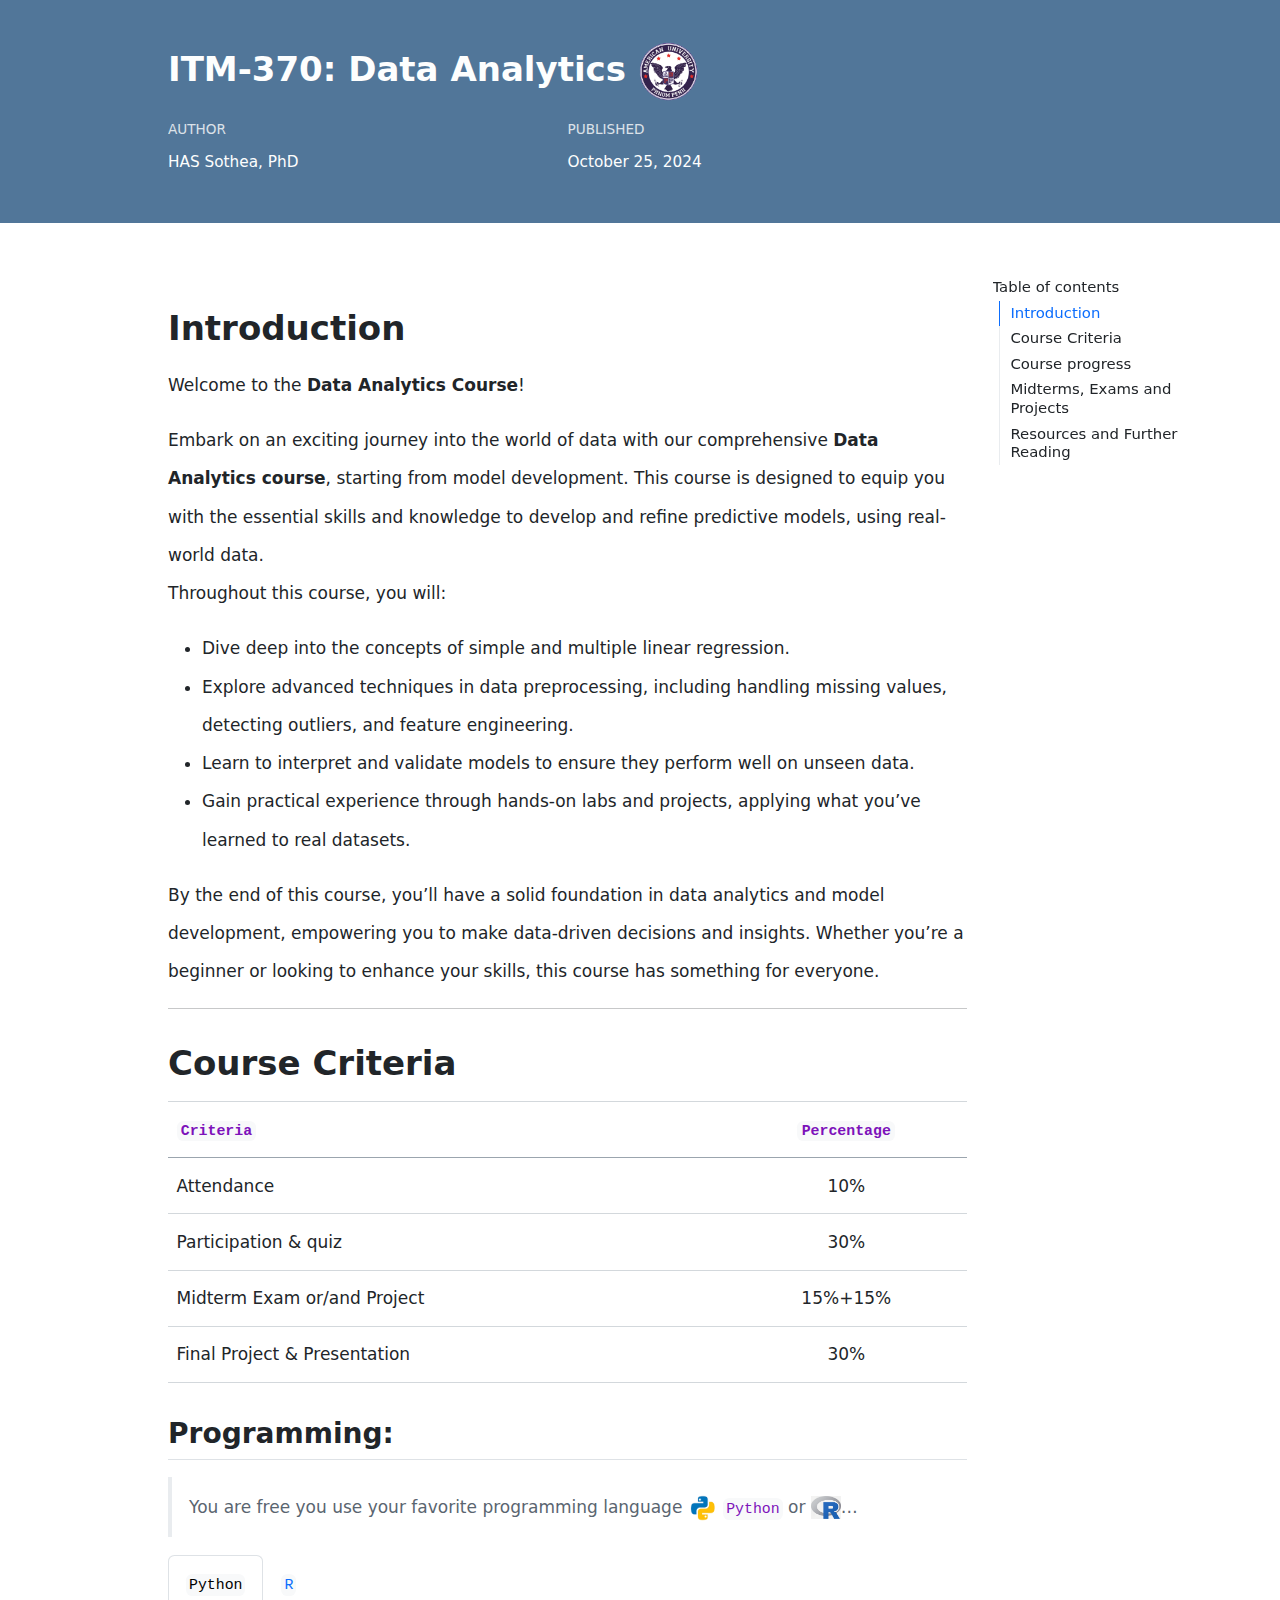
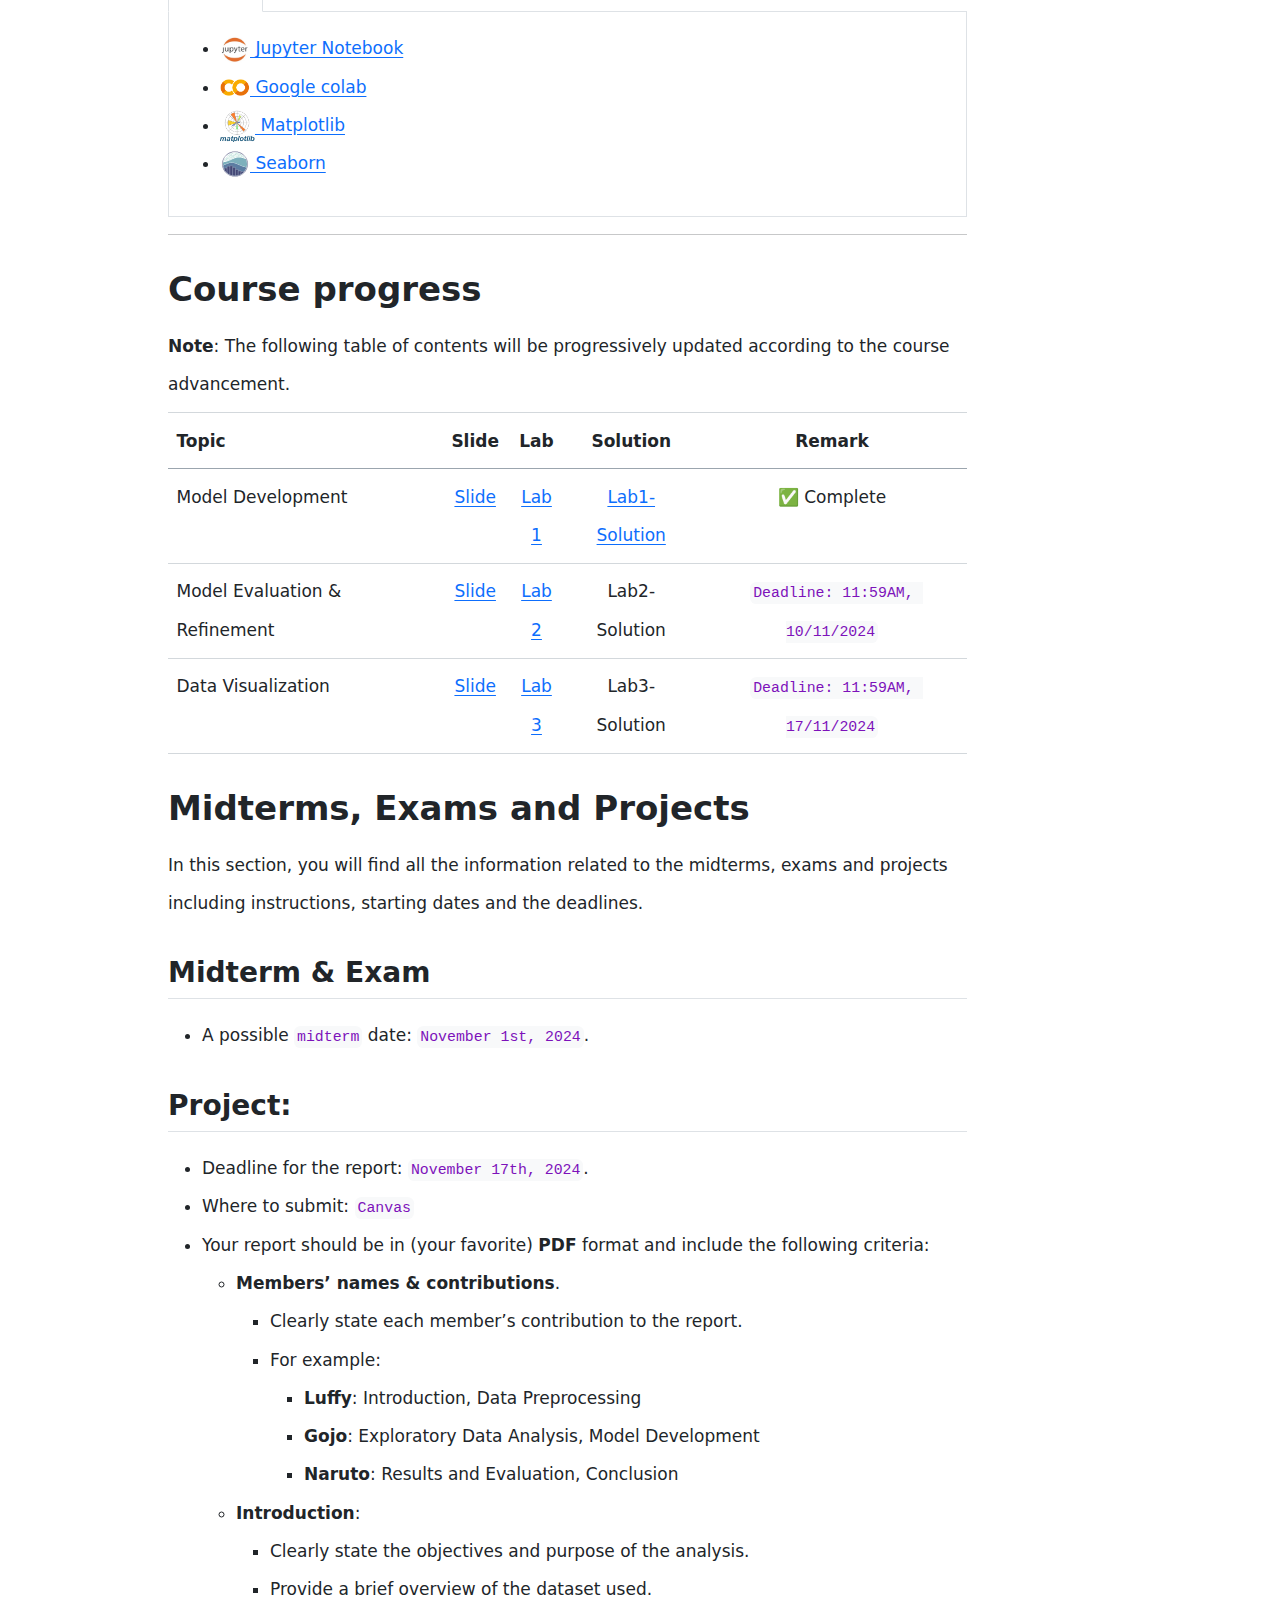
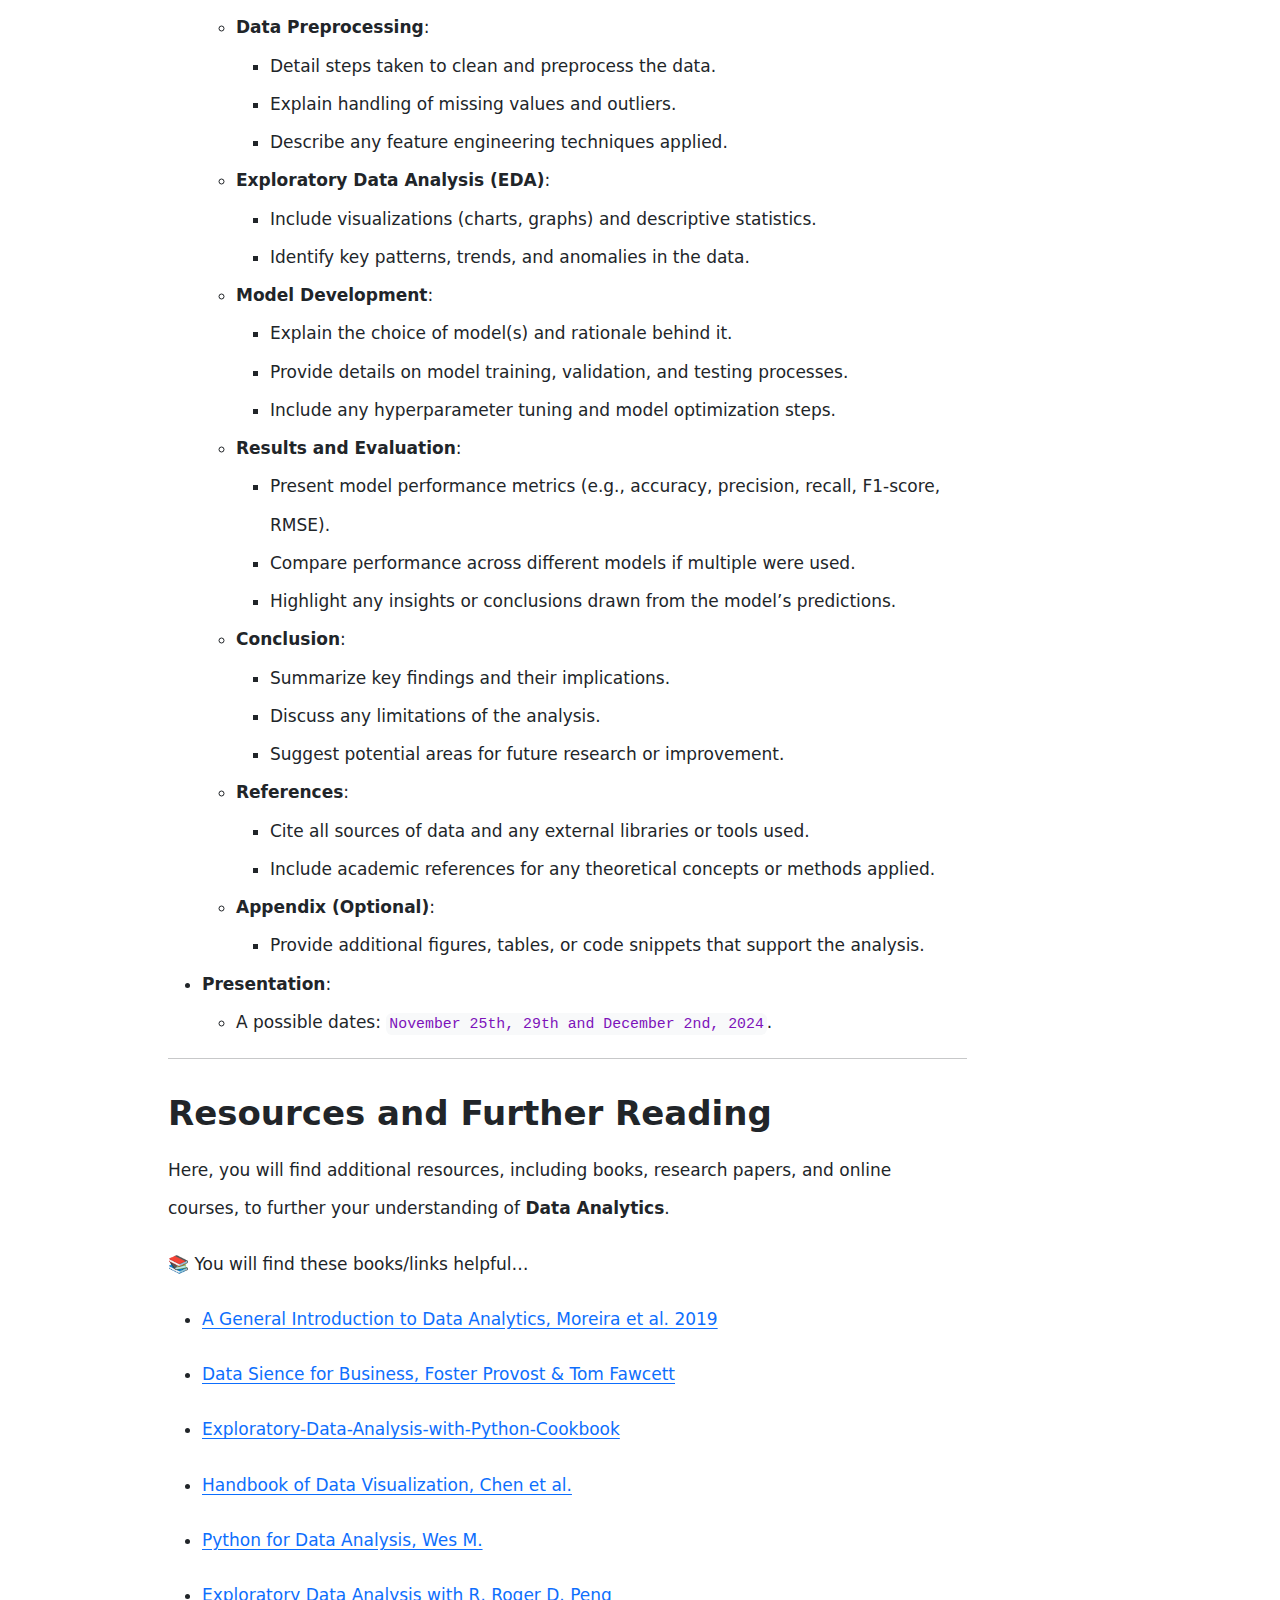
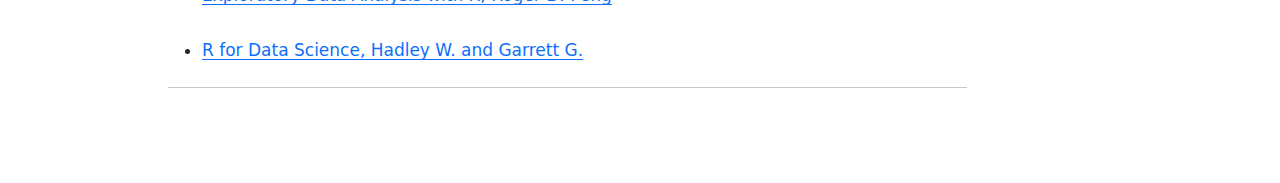
==== index.html @ a24af196 "Update index.html" ====
<!DOCTYPE html>
<html xmlns="http://www.w3.org/1999/xhtml" lang="en" xml:lang="en"><head>

<meta charset="utf-8">
<meta name="generator" content="quarto-1.5.56">

<meta name="viewport" content="width=device-width, initial-scale=1.0, user-scalable=yes">

<meta name="author" content="HAS Sothea, PhD">
<meta name="dcterms.date" content="2024-10-25">

<title>ITM-370: Data Analytics </title>
<style>
code{white-space: pre-wrap;}
span.smallcaps{font-variant: small-caps;}
div.columns{display: flex; gap: min(4vw, 1.5em);}
div.column{flex: auto; overflow-x: auto;}
div.hanging-indent{margin-left: 1.5em; text-indent: -1.5em;}
ul.task-list{list-style: none;}
ul.task-list li input[type="checkbox"] {
  width: 0.8em;
  margin: 0 0.8em 0.2em -1em; /* quarto-specific, see https://github.com/quarto-dev/quarto-cli/issues/4556 */ 
  vertical-align: middle;
}
</style>


<script src="index_files/libs/clipboard/clipboard.min.js"></script>
<script src="index_files/libs/quarto-html/quarto.js"></script>
<script src="index_files/libs/quarto-html/popper.min.js"></script>
<script src="index_files/libs/quarto-html/tippy.umd.min.js"></script>
<script src="index_files/libs/quarto-html/anchor.min.js"></script>
<link href="index_files/libs/quarto-html/tippy.css" rel="stylesheet">
<link href="index_files/libs/quarto-html/quarto-syntax-highlighting.css" rel="stylesheet" id="quarto-text-highlighting-styles">
<script src="index_files/libs/bootstrap/bootstrap.min.js"></script>
<link href="index_files/libs/bootstrap/bootstrap-icons.css" rel="stylesheet">
<link href="index_files/libs/bootstrap/bootstrap.min.css" rel="stylesheet" id="quarto-bootstrap" data-mode="light">


<link rel="stylesheet" href="style.css">
</head>

<body>

<header id="title-block-header" class="quarto-title-block default page-columns page-full">
  <div class="quarto-title-banner page-columns page-full">
    <div class="quarto-title column-body">
      <h1 class="title"><strong>ITM-370: Data Analytics</strong> <img src="./slides/img/AUPP_Logo.png#right" class="img-fluid" style="width:0.625in"></h1>
          </div>

    
    <div class="quarto-title-meta-container">
      <div class="quarto-title-meta-column-start">
        
        <div class="quarto-title-meta">

                <div>
            <div class="quarto-title-meta-heading">Author</div>
            <div class="quarto-title-meta-contents">
                        <p><a href="https://hassothea.github.io/">HAS Sothea, PhD</a> </p>
                      </div>
          </div>
                
                <div>
            <div class="quarto-title-meta-heading">Published</div>
            <div class="quarto-title-meta-contents">
              <p class="date">October 25, 2024</p>
            </div>
          </div>
          
                
              </div>
      </div>
      <div class="quarto-title-meta-column-end quarto-other-formats-target">
      </div>
    </div>



    <div class="quarto-other-links-text-target">
    </div>  </div>
</header><div id="quarto-content" class="page-columns page-rows-contents page-layout-article">
<div id="quarto-margin-sidebar" class="sidebar margin-sidebar">
  <nav id="TOC" role="doc-toc" class="toc-active">
    <h2 id="toc-title">Table of contents</h2>
   
  <ul>
  <li><a href="#introduction" id="toc-introduction" class="nav-link active" data-scroll-target="#introduction">Introduction</a></li>
  <li><a href="#course-criteria" id="toc-course-criteria" class="nav-link" data-scroll-target="#course-criteria">Course Criteria</a>
  <ul class="collapse">
  <li><a href="#programming" id="toc-programming" class="nav-link" data-scroll-target="#programming">Programming:</a></li>
  </ul></li>
  <li><a href="#course-progress" id="toc-course-progress" class="nav-link" data-scroll-target="#course-progress">Course progress</a></li>
  <li><a href="#midterms-exams-and-projects" id="toc-midterms-exams-and-projects" class="nav-link" data-scroll-target="#midterms-exams-and-projects">Midterms, Exams and Projects</a>
  <ul class="collapse">
  <li><a href="#midterm-exam" id="toc-midterm-exam" class="nav-link" data-scroll-target="#midterm-exam">Midterm &amp; Exam</a></li>
  <li><a href="#project" id="toc-project" class="nav-link" data-scroll-target="#project">Project:</a></li>
  </ul></li>
  <li><a href="#resources-and-further-reading" id="toc-resources-and-further-reading" class="nav-link" data-scroll-target="#resources-and-further-reading">Resources and Further Reading</a></li>
  </ul>
</nav>
</div>
<main class="content quarto-banner-title-block" id="quarto-document-content">



  


<section id="introduction" class="level1">
<h1>Introduction</h1>
<p>Welcome to the <strong>Data Analytics Course</strong>!</p>
<p>Embark on an exciting journey into the world of data with our comprehensive <strong>Data Analytics course</strong>, starting from model development. This course is designed to equip you with the essential skills and knowledge to develop and refine predictive models, using real-world data.<br> Throughout this course, you will:</p>
<ul>
<li>Dive deep into the concepts of simple and multiple linear regression.</li>
<li>Explore advanced techniques in data preprocessing, including handling missing values, detecting outliers, and feature engineering.</li>
<li>Learn to interpret and validate models to ensure they perform well on unseen data.</li>
<li>Gain practical experience through hands-on labs and projects, applying what you’ve learned to real datasets.</li>
</ul>
<p>By the end of this course, you’ll have a solid foundation in data analytics and model development, empowering you to make data-driven decisions and insights. Whether you’re a beginner or looking to enhance your skills, this course has something for everyone.</p>
<hr>
</section>
<section id="course-criteria" class="level1">
<h1>Course Criteria</h1>
<table class="caption-top table">
<thead>
<tr class="header">
<th style="text-align: left;"><strong><code>Criteria</code></strong></th>
<th style="text-align: center;"><strong><code>Percentage</code></strong></th>
</tr>
</thead>
<tbody>
<tr class="odd">
<td style="text-align: left;">Attendance</td>
<td style="text-align: center;">10%</td>
</tr>
<tr class="even">
<td style="text-align: left;">Participation &amp; quiz</td>
<td style="text-align: center;">30%</td>
</tr>
<tr class="odd">
<td style="text-align: left;">Midterm Exam or/and Project</td>
<td style="text-align: center;">15%+15%</td>
</tr>
<tr class="even">
<td style="text-align: left;">Final Project &amp; Presentation</td>
<td style="text-align: center;">30%</td>
</tr>
</tbody>
</table>
<section id="programming" class="level2">
<h2 class="anchored" data-anchor-id="programming">Programming:</h2>
<blockquote class="blockquote">
<p>You are free you use your favorite programming language <a href="https://www.python.org/" target="_blank"><img src="./slides/img/python.png" class="img-fluid" style="position: relative; bottom: 0px" width="30"></a> <code>Python</code> or <a href="https://www.r-project.org/" target="_blank"><img src="./slides/img/R_logo.png" class="img-fluid" style="position: relative; bottom: 0px" width="30"></a>…</p>
</blockquote>
<div class="tabset-margin-container"></div><div class="panel-tabset">
<ul class="nav nav-tabs" role="tablist"><li class="nav-item" role="presentation"><a class="nav-link active" id="tabset-1-1-tab" data-bs-toggle="tab" data-bs-target="#tabset-1-1" role="tab" aria-controls="tabset-1-1" aria-selected="true" href=""><code>Python</code></a></li><li class="nav-item" role="presentation"><a class="nav-link" id="tabset-1-2-tab" data-bs-toggle="tab" data-bs-target="#tabset-1-2" role="tab" aria-controls="tabset-1-2" aria-selected="false" href=""><code>R</code></a></li></ul>
<div class="tab-content">
<div id="tabset-1-1" class="tab-pane active" role="tabpanel" aria-labelledby="tabset-1-1-tab">
<ul>
<li><a href="https://docs.jupyter.org/en/latest/" target="_blank"><img src="./slides/img/jupyter.png" class="img-fluid" style="position: relative; bottom: 0px" width="30"> Jupyter Notebook</a></li>
<li><a href="https://colab.research.google.com/" target="_blank"><img src="./slides/img/colab.png" class="img-fluid" style="position: relative; bottom: 0px" width="30"> Google colab</a></li>
<li><a href="https://matplotlib.org/" target="_blank"><img src="./slides/img/plt_logo.png" class="img-fluid" style="position: relative; bottom: 0px" width="35"> Matplotlib</a></li>
<li><a href="https://seaborn.pydata.org/" target="_blank"><img src="./slides/img/sns_logo.svg" class="img-fluid" style="position: relative; bottom: 0px" width="30"> Seaborn</a></li>
</ul>
</div>
<div id="tabset-1-2" class="tab-pane" role="tabpanel" aria-labelledby="tabset-1-2-tab">
<ul>
<li><a href="https://quarto.org/" target="_blank"><img src="./slides/img/quarto_logo.png" class="img-fluid" style="position: relative; bottom: 0px" width="60"> Rmarkdown/Quarto</a></li>
<li><a href="https://ggplot2.tidyverse.org/" target="_blank"><img src="./slides/img/posit_logo.png" class="img-fluid" style="position: relative; bottom: 0px" width="25"> Posit cloud</a></li>
<li><a href="https://ggplot2.tidyverse.org/" target="_blank"><img src="./slides/img/ggplot_logo.png" class="img-fluid" style="position: relative; bottom: 0px" width="27"> Ggplot2</a></li>
<li><a href="https://www.tidyverse.org/" target="_blank"><img src="./slides/img/tidyverse_logo.png" class="img-fluid" style="position: relative; bottom: 0px" width="30"> Tidyverse</a></li>
</ul>
</div>
</div>
</div>
<hr>
</section>
</section>
<section id="course-progress" class="level1">
<h1>Course progress</h1>
<div class="line-block"><strong>Note</strong>: The following table of contents will be progressively updated according to the course advancement.</div>
<table class="caption-top table">
<thead>
<tr class="header">
<th style="text-align: left;">Topic</th>
<th style="text-align: center;">Slide</th>
<th style="text-align: center;">Lab</th>
  <th style="text-align: center;">Solution</th>
<th style="text-align: center;">Remark</th>
</tr>
</thead>
<tbody>
<tr class="odd">
<td style="text-align: left;">Model Development</td>
<td style="text-align: center;"><a href="https://hassothea.github.io/Data_Analytics_AUPP/slides/Model_development.html" target="_blank">Slide</a></td>
<td style="text-align: center;"><a href="https://hassothea.github.io/Data_Analytics_AUPP/Labs/Lab_Model_development.html" target="_blank">Lab1</a></td>
<td style="text-align: center;"><a href="https://hassothea.github.io/Data_Analytics_AUPP/Solutions/Lab_Model_development_sol.html" target="_blank">Lab1-Solution</a></td>
<td style="text-align: center;">✅ Complete</td>  <!-- ✅ Complete -->
</tr>
<tr class="even">
<td style="text-align: left;">Model Evaluation &amp; Refinement</td>
<td style="text-align: center;"><a href="https://hassothea.github.io/Data_Analytics_AUPP/slides/Model_Evaluation_Refinement.html" target="_blank">Slide</a></td>
<td style="text-align: center;"><a href="https://hassothea.github.io/Data_Analytics_AUPP/Labs/Lab_Model_Evaluation_Refinement.html" target="_blank">Lab2</a></td> <!-- <a href="https://hassothea.github.io/Data_Analytics_AUPP/Labs/Lab_Model_Evaluation_Refinement.html" target="_blank">Lab1</a> -->
<td style="text-align: center;">Lab2-Solution</td>
<td style="text-align: center;"><code>Deadline: 11:59AM, 10/11/2024</code></td>
</tr>
<tr class="odd">
<td style="text-align: left;">Data Visualization</td>
<td style="text-align: center;"><a href="https://hassothea.github.io/Data_Analytics_AUPP/slides/Data_Visualization.html" target="_blank">Slide</a></td>
<td style="text-align: center;"><a href="https://hassothea.github.io/Data_Analytics_AUPP/Labs/Lab_Data_Visualization.html" target="_blank">Lab3</a></td> <!--<a href="https://hassothea.github.io/Data_Analytics_AUPP/Labs/Lab_Data_Visualization.html" target="_blank">Lab3</a> -->
<td style="text-align: center;">Lab3-Solution</td>
<td style="text-align: center;"><code>Deadline: 11:59AM, 17/11/2024</code></td>
</tr>
</tbody>
</table>
</section>
<section id="midterms-exams-and-projects" class="level1">
<h1>Midterms, Exams and Projects</h1>
<p>In this section, you will find all the information related to the midterms, exams and projects including instructions, starting dates and the deadlines.</p>
<section id="midterm-exam" class="level2">
<h2 class="anchored" data-anchor-id="midterm-exam">Midterm &amp; Exam</h2>
<ul>
<li>A possible <code>midterm</code> date: <code>November 1st, 2024</code>.</li>
</ul>
</section>
<section id="project" class="level2">
<h2 class="anchored" data-anchor-id="project">Project:</h2>
<ul>
<li>Deadline for the report: <code>November 17th, 2024</code>.</li>
<li>Where to submit: <code>Canvas</code></li>
<li>Your report should be in (your favorite) <strong>PDF</strong> format and include the following criteria:
<ul>
<li><strong>Members’ names &amp; contributions</strong>.
<ul>
<li>Clearly state each member’s contribution to the report.</li>
<li>For example:
<ul>
<li><strong>Luffy</strong>: Introduction, Data Preprocessing</li>
<li><strong>Gojo</strong>: Exploratory Data Analysis, Model Development</li>
<li><strong>Naruto</strong>: Results and Evaluation, Conclusion</li>
</ul></li>
</ul></li>
<li><strong>Introduction</strong>:
<ul>
<li>Clearly state the objectives and purpose of the analysis.</li>
<li>Provide a brief overview of the dataset used.</li>
</ul></li>
<li><strong>Data Preprocessing</strong>:
<ul>
<li>Detail steps taken to clean and preprocess the data.</li>
<li>Explain handling of missing values and outliers.</li>
<li>Describe any feature engineering techniques applied.</li>
</ul></li>
<li><strong>Exploratory Data Analysis (EDA)</strong>:
<ul>
<li>Include visualizations (charts, graphs) and descriptive statistics.</li>
<li>Identify key patterns, trends, and anomalies in the data.</li>
</ul></li>
<li><strong>Model Development</strong>:
<ul>
<li>Explain the choice of model(s) and rationale behind it.</li>
<li>Provide details on model training, validation, and testing processes.</li>
<li>Include any hyperparameter tuning and model optimization steps.</li>
</ul></li>
<li><strong>Results and Evaluation</strong>:
<ul>
<li>Present model performance metrics (e.g., accuracy, precision, recall, F1-score, RMSE).</li>
<li>Compare performance across different models if multiple were used.</li>
<li>Highlight any insights or conclusions drawn from the model’s predictions.</li>
</ul></li>
<li><strong>Conclusion</strong>:
<ul>
<li>Summarize key findings and their implications.</li>
<li>Discuss any limitations of the analysis.</li>
<li>Suggest potential areas for future research or improvement.</li>
</ul></li>
<li><strong>References</strong>:
<ul>
<li>Cite all sources of data and any external libraries or tools used.</li>
<li>Include academic references for any theoretical concepts or methods applied.</li>
</ul></li>
<li><strong>Appendix (Optional)</strong>:
<ul>
<li>Provide additional figures, tables, or code snippets that support the analysis.</li>
</ul></li>
</ul></li>
<li><strong>Presentation</strong>:
<ul>
<li>A possible dates: <code>November 25th, 29th and December 2nd, 2024</code>.</li>
</ul></li>
</ul>
<hr>
</section>
</section>
<section id="resources-and-further-reading" class="level1">
<h1>Resources and Further Reading</h1>
<p>Here, you will find additional resources, including books, research papers, and online courses, to further your understanding of <strong>Data Analytics</strong>.</p>
<p>📚 You will find these books/links helpful…</p>
<ul>
<li><p><a href="https://content.e-bookshelf.de/media/reading/L-11307411-11b3dd5f67.pdf" target="_blank">A General Introduction to Data Analytics, Moreira et al.&nbsp;2019</a></p></li>
<li><p><a href="https://www.advisory21.com.mt/wp-content/uploads/2023/05/Data-Science-for-Business.pdf" target="_blank">Data Sience for Business, Foster Provost &amp; Tom Fawcett</a></p></li>
<li><p><a href="https://github.com/PacktPublishing/Exploratory-Data-Analysis-with-Python-Cookbook?tab=readme-ov-file" target="_blank">Exploratory-Data-Analysis-with-Python-Cookbook</a></p></li>
<li><p><a href="https://haralick.org/DV/Handbook_of_Data_Visualization.pdf" target="_blank">Handbook of Data Visualization, Chen et al.</a></p></li>
<li><p><a href="https://wesmckinney.com/book/" target="_blank">Python for Data Analysis, Wes M.</a></p></li>
<li><p><a href="https://bookdown.org/rdpeng/exdata/" target="_blank">Exploratory Data Analysis with R, Roger D. Peng</a></p></li>
<li><p><a href="https://batrachos.com/sites/default/files/pictures/Books/Wickham_Grolemund_2017_R%20for%20Data%20Science.pdf" target="_blank">R for Data Science, Hadley W. and Garrett G.</a></p></li>
</ul>
<hr>
</section>

</main>
<!-- /main column -->
<script id="quarto-html-after-body" type="application/javascript">
window.document.addEventListener("DOMContentLoaded", function (event) {
  const toggleBodyColorMode = (bsSheetEl) => {
    const mode = bsSheetEl.getAttribute("data-mode");
    const bodyEl = window.document.querySelector("body");
    if (mode === "dark") {
      bodyEl.classList.add("quarto-dark");
      bodyEl.classList.remove("quarto-light");
    } else {
      bodyEl.classList.add("quarto-light");
      bodyEl.classList.remove("quarto-dark");
    }
  }
  const toggleBodyColorPrimary = () => {
    const bsSheetEl = window.document.querySelector("link#quarto-bootstrap");
    if (bsSheetEl) {
      toggleBodyColorMode(bsSheetEl);
    }
  }
  toggleBodyColorPrimary();  
  const icon = "";
  const anchorJS = new window.AnchorJS();
  anchorJS.options = {
    placement: 'right',
    icon: icon
  };
  anchorJS.add('.anchored');
  const isCodeAnnotation = (el) => {
    for (const clz of el.classList) {
      if (clz.startsWith('code-annotation-')) {                     
        return true;
      }
    }
    return false;
  }
  const onCopySuccess = function(e) {
    // button target
    const button = e.trigger;
    // don't keep focus
    button.blur();
    // flash "checked"
    button.classList.add('code-copy-button-checked');
    var currentTitle = button.getAttribute("title");
    button.setAttribute("title", "Copied!");
    let tooltip;
    if (window.bootstrap) {
      button.setAttribute("data-bs-toggle", "tooltip");
      button.setAttribute("data-bs-placement", "left");
      button.setAttribute("data-bs-title", "Copied!");
      tooltip = new bootstrap.Tooltip(button, 
        { trigger: "manual", 
          customClass: "code-copy-button-tooltip",
          offset: [0, -8]});
      tooltip.show();    
    }
    setTimeout(function() {
      if (tooltip) {
        tooltip.hide();
        button.removeAttribute("data-bs-title");
        button.removeAttribute("data-bs-toggle");
        button.removeAttribute("data-bs-placement");
      }
      button.setAttribute("title", currentTitle);
      button.classList.remove('code-copy-button-checked');
    }, 1000);
    // clear code selection
    e.clearSelection();
  }
  const getTextToCopy = function(trigger) {
      const codeEl = trigger.previousElementSibling.cloneNode(true);
      for (const childEl of codeEl.children) {
        if (isCodeAnnotation(childEl)) {
          childEl.remove();
        }
      }
      return codeEl.innerText;
  }
  const clipboard = new window.ClipboardJS('.code-copy-button:not([data-in-quarto-modal])', {
    text: getTextToCopy
  });
  clipboard.on('success', onCopySuccess);
  if (window.document.getElementById('quarto-embedded-source-code-modal')) {
    // For code content inside modals, clipBoardJS needs to be initialized with a container option
    // TODO: Check when it could be a function (https://github.com/zenorocha/clipboard.js/issues/860)
    const clipboardModal = new window.ClipboardJS('.code-copy-button[data-in-quarto-modal]', {
      text: getTextToCopy,
      container: window.document.getElementById('quarto-embedded-source-code-modal')
    });
    clipboardModal.on('success', onCopySuccess);
  }
    var localhostRegex = new RegExp(/^(?:http|https):\/\/localhost\:?[0-9]*\//);
    var mailtoRegex = new RegExp(/^mailto:/);
      var filterRegex = new RegExp("https:\/\/hassothea\.github\.io\/Data_Analytics_AUPP");
    var isInternal = (href) => {
        return filterRegex.test(href) || localhostRegex.test(href) || mailtoRegex.test(href);
    }
    // Inspect non-navigation links and adorn them if external
 	var links = window.document.querySelectorAll('a[href]:not(.nav-link):not(.navbar-brand):not(.toc-action):not(.sidebar-link):not(.sidebar-item-toggle):not(.pagination-link):not(.no-external):not([aria-hidden]):not(.dropdown-item):not(.quarto-navigation-tool):not(.about-link)');
    for (var i=0; i<links.length; i++) {
      const link = links[i];
      if (!isInternal(link.href)) {
        // undo the damage that might have been done by quarto-nav.js in the case of
        // links that we want to consider external
        if (link.dataset.originalHref !== undefined) {
          link.href = link.dataset.originalHref;
        }
      }
    }
  function tippyHover(el, contentFn, onTriggerFn, onUntriggerFn) {
    const config = {
      allowHTML: true,
      maxWidth: 500,
      delay: 100,
      arrow: false,
      appendTo: function(el) {
          return el.parentElement;
      },
      interactive: true,
      interactiveBorder: 10,
      theme: 'quarto',
      placement: 'bottom-start',
    };
    if (contentFn) {
      config.content = contentFn;
    }
    if (onTriggerFn) {
      config.onTrigger = onTriggerFn;
    }
    if (onUntriggerFn) {
      config.onUntrigger = onUntriggerFn;
    }
    window.tippy(el, config); 
  }
  const noterefs = window.document.querySelectorAll('a[role="doc-noteref"]');
  for (var i=0; i<noterefs.length; i++) {
    const ref = noterefs[i];
    tippyHover(ref, function() {
      // use id or data attribute instead here
      let href = ref.getAttribute('data-footnote-href') || ref.getAttribute('href');
      try { href = new URL(href).hash; } catch {}
      const id = href.replace(/^#\/?/, "");
      const note = window.document.getElementById(id);
      if (note) {
        return note.innerHTML;
      } else {
        return "";
      }
    });
  }
  const xrefs = window.document.querySelectorAll('a.quarto-xref');
  const processXRef = (id, note) => {
    // Strip column container classes
    const stripColumnClz = (el) => {
      el.classList.remove("page-full", "page-columns");
      if (el.children) {
        for (const child of el.children) {
          stripColumnClz(child);
        }
      }
    }
    stripColumnClz(note)
    if (id === null || id.startsWith('sec-')) {
      // Special case sections, only their first couple elements
      const container = document.createElement("div");
      if (note.children && note.children.length > 2) {
        container.appendChild(note.children[0].cloneNode(true));
        for (let i = 1; i < note.children.length; i++) {
          const child = note.children[i];
          if (child.tagName === "P" && child.innerText === "") {
            continue;
          } else {
            container.appendChild(child.cloneNode(true));
            break;
          }
        }
        if (window.Quarto?.typesetMath) {
          window.Quarto.typesetMath(container);
        }
        return container.innerHTML
      } else {
        if (window.Quarto?.typesetMath) {
          window.Quarto.typesetMath(note);
        }
        return note.innerHTML;
      }
    } else {
      // Remove any anchor links if they are present
      const anchorLink = note.querySelector('a.anchorjs-link');
      if (anchorLink) {
        anchorLink.remove();
      }
      if (window.Quarto?.typesetMath) {
        window.Quarto.typesetMath(note);
      }
      // TODO in 1.5, we should make sure this works without a callout special case
      if (note.classList.contains("callout")) {
        return note.outerHTML;
      } else {
        return note.innerHTML;
      }
    }
  }
  for (var i=0; i<xrefs.length; i++) {
    const xref = xrefs[i];
    tippyHover(xref, undefined, function(instance) {
      instance.disable();
      let url = xref.getAttribute('href');
      let hash = undefined; 
      if (url.startsWith('#')) {
        hash = url;
      } else {
        try { hash = new URL(url).hash; } catch {}
      }
      if (hash) {
        const id = hash.replace(/^#\/?/, "");
        const note = window.document.getElementById(id);
        if (note !== null) {
          try {
            const html = processXRef(id, note.cloneNode(true));
            instance.setContent(html);
          } finally {
            instance.enable();
            instance.show();
          }
        } else {
          // See if we can fetch this
          fetch(url.split('#')[0])
          .then(res => res.text())
          .then(html => {
            const parser = new DOMParser();
            const htmlDoc = parser.parseFromString(html, "text/html");
            const note = htmlDoc.getElementById(id);
            if (note !== null) {
              const html = processXRef(id, note);
              instance.setContent(html);
            } 
          }).finally(() => {
            instance.enable();
            instance.show();
          });
        }
      } else {
        // See if we can fetch a full url (with no hash to target)
        // This is a special case and we should probably do some content thinning / targeting
        fetch(url)
        .then(res => res.text())
        .then(html => {
          const parser = new DOMParser();
          const htmlDoc = parser.parseFromString(html, "text/html");
          const note = htmlDoc.querySelector('main.content');
          if (note !== null) {
            // This should only happen for chapter cross references
            // (since there is no id in the URL)
            // remove the first header
            if (note.children.length > 0 && note.children[0].tagName === "HEADER") {
              note.children[0].remove();
            }
            const html = processXRef(null, note);
            instance.setContent(html);
          } 
        }).finally(() => {
          instance.enable();
          instance.show();
        });
      }
    }, function(instance) {
    });
  }
      let selectedAnnoteEl;
      const selectorForAnnotation = ( cell, annotation) => {
        let cellAttr = 'data-code-cell="' + cell + '"';
        let lineAttr = 'data-code-annotation="' +  annotation + '"';
        const selector = 'span[' + cellAttr + '][' + lineAttr + ']';
        return selector;
      }
      const selectCodeLines = (annoteEl) => {
        const doc = window.document;
        const targetCell = annoteEl.getAttribute("data-target-cell");
        const targetAnnotation = annoteEl.getAttribute("data-target-annotation");
        const annoteSpan = window.document.querySelector(selectorForAnnotation(targetCell, targetAnnotation));
        const lines = annoteSpan.getAttribute("data-code-lines").split(",");
        const lineIds = lines.map((line) => {
          return targetCell + "-" + line;
        })
        let top = null;
        let height = null;
        let parent = null;
        if (lineIds.length > 0) {
            //compute the position of the single el (top and bottom and make a div)
            const el = window.document.getElementById(lineIds[0]);
            top = el.offsetTop;
            height = el.offsetHeight;
            parent = el.parentElement.parentElement;
          if (lineIds.length > 1) {
            const lastEl = window.document.getElementById(lineIds[lineIds.length - 1]);
            const bottom = lastEl.offsetTop + lastEl.offsetHeight;
            height = bottom - top;
          }
          if (top !== null && height !== null && parent !== null) {
            // cook up a div (if necessary) and position it 
            let div = window.document.getElementById("code-annotation-line-highlight");
            if (div === null) {
              div = window.document.createElement("div");
              div.setAttribute("id", "code-annotation-line-highlight");
              div.style.position = 'absolute';
              parent.appendChild(div);
            }
            div.style.top = top - 2 + "px";
            div.style.height = height + 4 + "px";
            div.style.left = 0;
            let gutterDiv = window.document.getElementById("code-annotation-line-highlight-gutter");
            if (gutterDiv === null) {
              gutterDiv = window.document.createElement("div");
              gutterDiv.setAttribute("id", "code-annotation-line-highlight-gutter");
              gutterDiv.style.position = 'absolute';
              const codeCell = window.document.getElementById(targetCell);
              const gutter = codeCell.querySelector('.code-annotation-gutter');
              gutter.appendChild(gutterDiv);
            }
            gutterDiv.style.top = top - 2 + "px";
            gutterDiv.style.height = height + 4 + "px";
          }
          selectedAnnoteEl = annoteEl;
        }
      };
      const unselectCodeLines = () => {
        const elementsIds = ["code-annotation-line-highlight", "code-annotation-line-highlight-gutter"];
        elementsIds.forEach((elId) => {
          const div = window.document.getElementById(elId);
          if (div) {
            div.remove();
          }
        });
        selectedAnnoteEl = undefined;
      };
        // Handle positioning of the toggle
    window.addEventListener(
      "resize",
      throttle(() => {
        elRect = undefined;
        if (selectedAnnoteEl) {
          selectCodeLines(selectedAnnoteEl);
        }
      }, 10)
    );
    function throttle(fn, ms) {
    let throttle = false;
    let timer;
      return (...args) => {
        if(!throttle) { // first call gets through
            fn.apply(this, args);
            throttle = true;
        } else { // all the others get throttled
            if(timer) clearTimeout(timer); // cancel #2
            timer = setTimeout(() => {
              fn.apply(this, args);
              timer = throttle = false;
            }, ms);
        }
      };
    }
      // Attach click handler to the DT
      const annoteDls = window.document.querySelectorAll('dt[data-target-cell]');
      for (const annoteDlNode of annoteDls) {
        annoteDlNode.addEventListener('click', (event) => {
          const clickedEl = event.target;
          if (clickedEl !== selectedAnnoteEl) {
            unselectCodeLines();
            const activeEl = window.document.querySelector('dt[data-target-cell].code-annotation-active');
            if (activeEl) {
              activeEl.classList.remove('code-annotation-active');
            }
            selectCodeLines(clickedEl);
            clickedEl.classList.add('code-annotation-active');
          } else {
            // Unselect the line
            unselectCodeLines();
            clickedEl.classList.remove('code-annotation-active');
          }
        });
      }
  const findCites = (el) => {
    const parentEl = el.parentElement;
    if (parentEl) {
      const cites = parentEl.dataset.cites;
      if (cites) {
        return {
          el,
          cites: cites.split(' ')
        };
      } else {
        return findCites(el.parentElement)
      }
    } else {
      return undefined;
    }
  };
  var bibliorefs = window.document.querySelectorAll('a[role="doc-biblioref"]');
  for (var i=0; i<bibliorefs.length; i++) {
    const ref = bibliorefs[i];
    const citeInfo = findCites(ref);
    if (citeInfo) {
      tippyHover(citeInfo.el, function() {
        var popup = window.document.createElement('div');
        citeInfo.cites.forEach(function(cite) {
          var citeDiv = window.document.createElement('div');
          citeDiv.classList.add('hanging-indent');
          citeDiv.classList.add('csl-entry');
          var biblioDiv = window.document.getElementById('ref-' + cite);
          if (biblioDiv) {
            citeDiv.innerHTML = biblioDiv.innerHTML;
          }
          popup.appendChild(citeDiv);
        });
        return popup.innerHTML;
      });
    }
  }
});
</script>
</div> <!-- /content -->




</body></html>
---- index_files/libs/quarto-html/tippy.css ----
.tippy-box[data-animation=fade][data-state=hidden]{opacity:0}[data-tippy-root]{max-width:calc(100vw - 10px)}.tippy-box{position:relative;background-color:#333;color:#fff;border-radius:4px;font-size:14px;line-height:1.4;white-space:normal;outline:0;transition-property:transform,visibility,opacity}.tippy-box[data-placement^=top]>.tippy-arrow{bottom:0}.tippy-box[data-placement^=top]>.tippy-arrow:before{bottom:-7px;left:0;border-width:8px 8px 0;border-top-color:initial;transform-origin:center top}.tippy-box[data-placement^=bottom]>.tippy-arrow{top:0}.tippy-box[data-placement^=bottom]>.tippy-arrow:before{top:-7px;left:0;border-width:0 8px 8px;border-bottom-color:initial;transform-origin:center bottom}.tippy-box[data-placement^=left]>.tippy-arrow{right:0}.tippy-box[data-placement^=left]>.tippy-arrow:before{border-width:8px 0 8px 8px;border-left-color:initial;right:-7px;transform-origin:center left}.tippy-box[data-placement^=right]>.tippy-arrow{left:0}.tippy-box[data-placement^=right]>.tippy-arrow:before{left:-7px;border-width:8px 8px 8px 0;border-right-color:initial;transform-origin:center right}.tippy-box[data-inertia][data-state=visible]{transition-timing-function:cubic-bezier(.54,1.5,.38,1.11)}.tippy-arrow{width:16px;height:16px;color:#333}.tippy-arrow:before{content:"";position:absolute;border-color:transparent;border-style:solid}.tippy-content{position:relative;padding:5px 9px;z-index:1}
---- index_files/libs/quarto-html/quarto-syntax-highlighting.css ----
/* quarto syntax highlight colors */
:root {
  --quarto-hl-ot-color: #003B4F;
  --quarto-hl-at-color: #657422;
  --quarto-hl-ss-color: #20794D;
  --quarto-hl-an-color: #5E5E5E;
  --quarto-hl-fu-color: #4758AB;
  --quarto-hl-st-color: #20794D;
  --quarto-hl-cf-color: #003B4F;
  --quarto-hl-op-color: #5E5E5E;
  --quarto-hl-er-color: #AD0000;
  --quarto-hl-bn-color: #AD0000;
  --quarto-hl-al-color: #AD0000;
  --quarto-hl-va-color: #111111;
  --quarto-hl-bu-color: inherit;
  --quarto-hl-ex-color: inherit;
  --quarto-hl-pp-color: #AD0000;
  --quarto-hl-in-color: #5E5E5E;
  --quarto-hl-vs-color: #20794D;
  --quarto-hl-wa-color: #5E5E5E;
  --quarto-hl-do-color: #5E5E5E;
  --quarto-hl-im-color: #00769E;
  --quarto-hl-ch-color: #20794D;
  --quarto-hl-dt-color: #AD0000;
  --quarto-hl-fl-color: #AD0000;
  --quarto-hl-co-color: #5E5E5E;
  --quarto-hl-cv-color: #5E5E5E;
  --quarto-hl-cn-color: #8f5902;
  --quarto-hl-sc-color: #5E5E5E;
  --quarto-hl-dv-color: #AD0000;
  --quarto-hl-kw-color: #003B4F;
}

/* other quarto variables */
:root {
  --quarto-font-monospace: SFMono-Regular, Menlo, Monaco, Consolas, "Liberation Mono", "Courier New", monospace;
}

pre > code.sourceCode > span {
  color: #003B4F;
}

code span {
  color: #003B4F;
}

code.sourceCode > span {
  color: #003B4F;
}

div.sourceCode,
div.sourceCode pre.sourceCode {
  color: #003B4F;
}

code span.ot {
  color: #003B4F;
  font-style: inherit;
}

code span.at {
  color: #657422;
  font-style: inherit;
}

code span.ss {
  color: #20794D;
  font-style: inherit;
}

code span.an {
  color: #5E5E5E;
  font-style: inherit;
}

code span.fu {
  color: #4758AB;
  font-style: inherit;
}

code span.st {
  color: #20794D;
  font-style: inherit;
}

code span.cf {
  color: #003B4F;
  font-weight: bold;
  font-style: inherit;
}

code span.op {
  color: #5E5E5E;
  font-style: inherit;
}

code span.er {
  color: #AD0000;
  font-style: inherit;
}

code span.bn {
  color: #AD0000;
  font-style: inherit;
}

code span.al {
  color: #AD0000;
  font-style: inherit;
}

code span.va {
  color: #111111;
  font-style: inherit;
}

code span.bu {
  font-style: inherit;
}

code span.ex {
  font-style: inherit;
}

code span.pp {
  color: #AD0000;
  font-style: inherit;
}

code span.in {
  color: #5E5E5E;
  font-style: inherit;
}

code span.vs {
  color: #20794D;
  font-style: inherit;
}

code span.wa {
  color: #5E5E5E;
  font-style: italic;
}

code span.do {
  color: #5E5E5E;
  font-style: italic;
}

code span.im {
  color: #00769E;
  font-style: inherit;
}

code span.ch {
  color: #20794D;
  font-style: inherit;
}

code span.dt {
  color: #AD0000;
  font-style: inherit;
}

code span.fl {
  color: #AD0000;
  font-style: inherit;
}

code span.co {
  color: #5E5E5E;
  font-style: inherit;
}

code span.cv {
  color: #5E5E5E;
  font-style: italic;
}

code span.cn {
  color: #8f5902;
  font-style: inherit;
}

code span.sc {
  color: #5E5E5E;
  font-style: inherit;
}

code span.dv {
  color: #AD0000;
  font-style: inherit;
}

code span.kw {
  color: #003B4F;
  font-weight: bold;
  font-style: inherit;
}

.prevent-inlining {
  content: "</";
}

/*# sourceMappingURL=debc5d5d77c3f9108843748ff7464032.css.map */
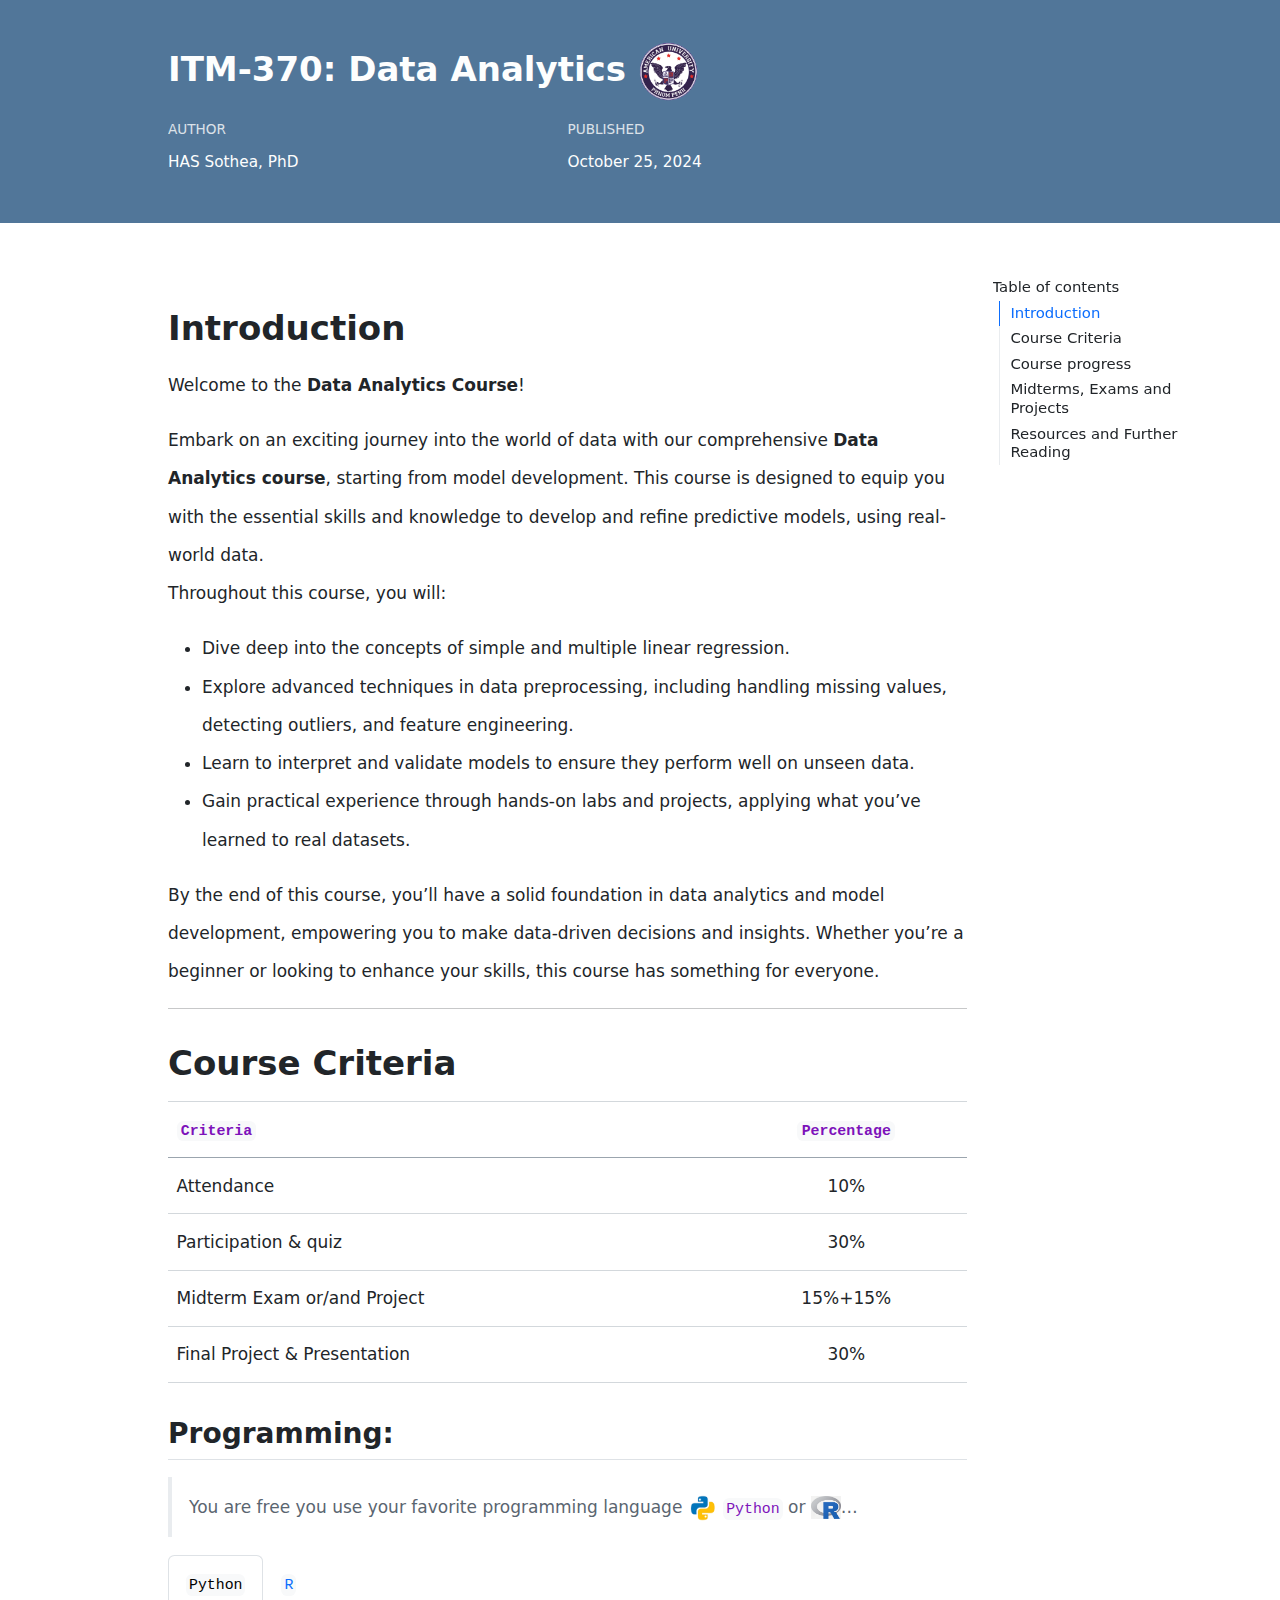
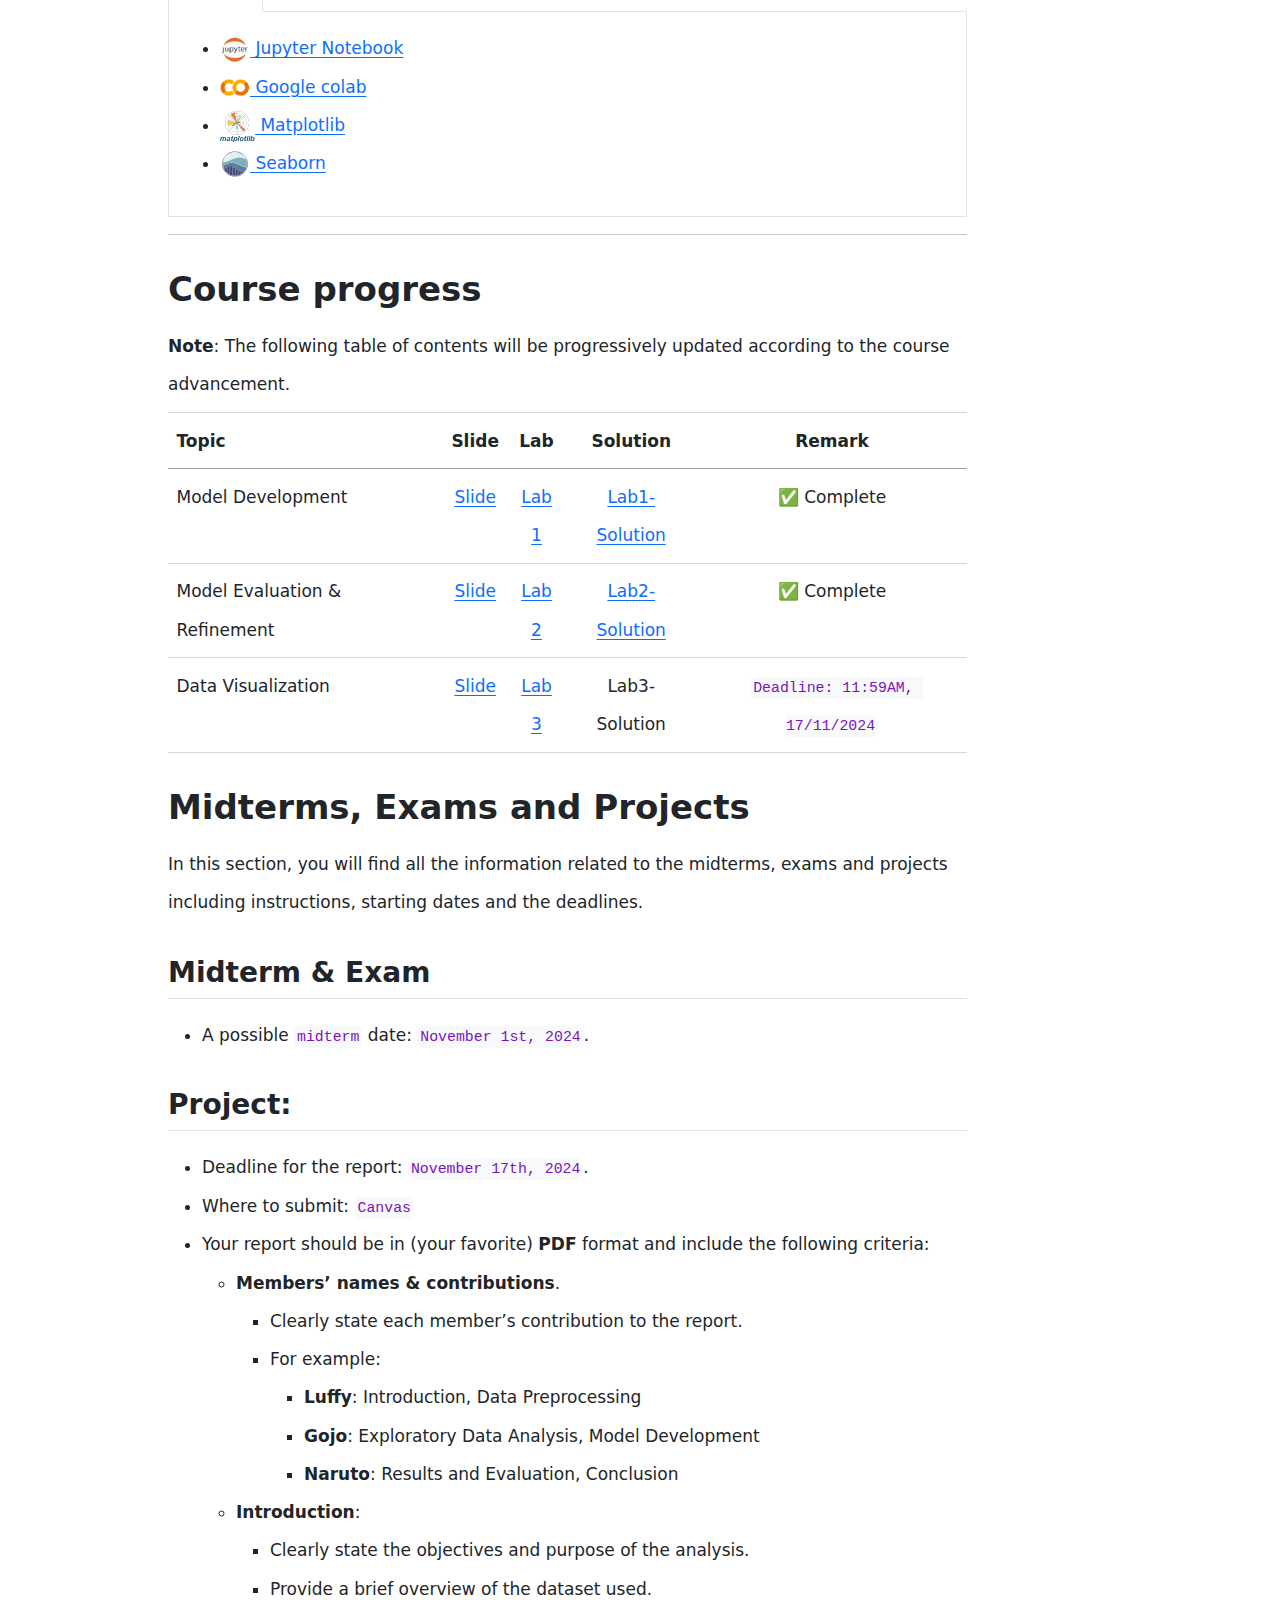
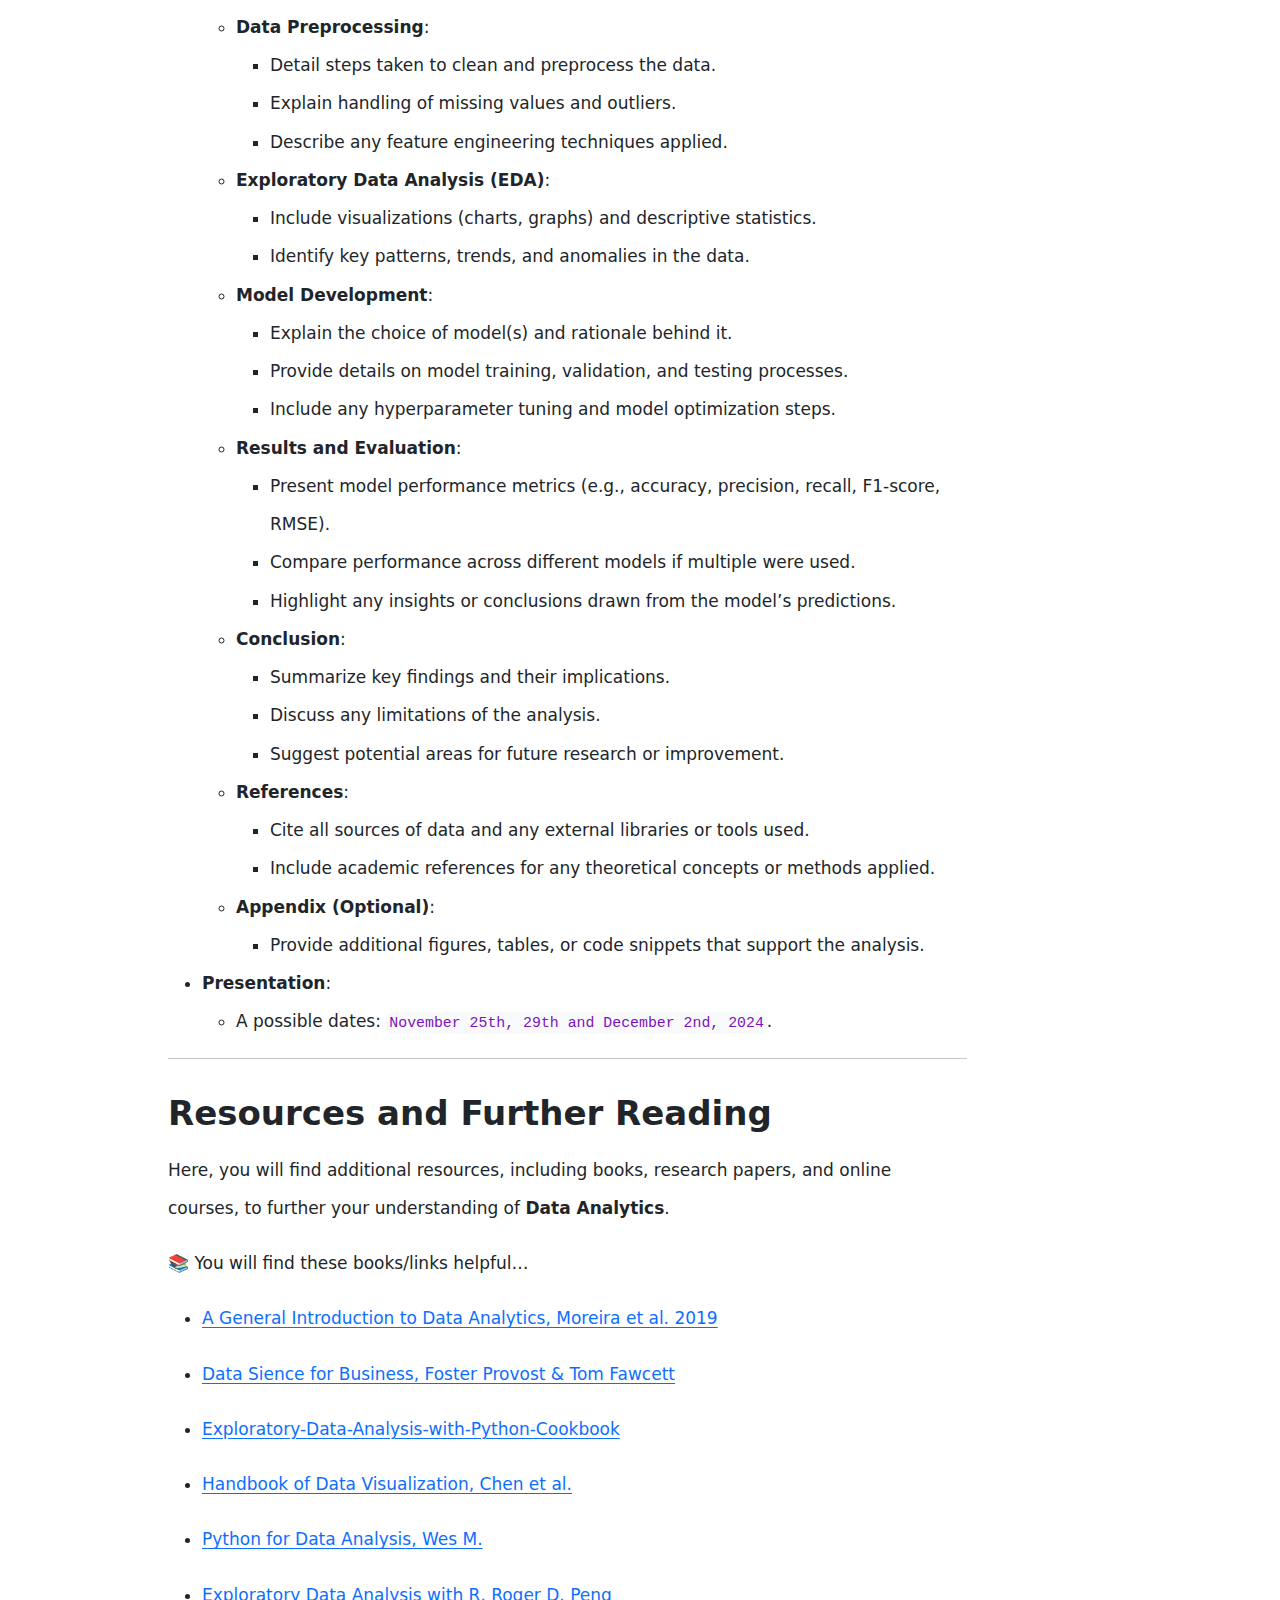
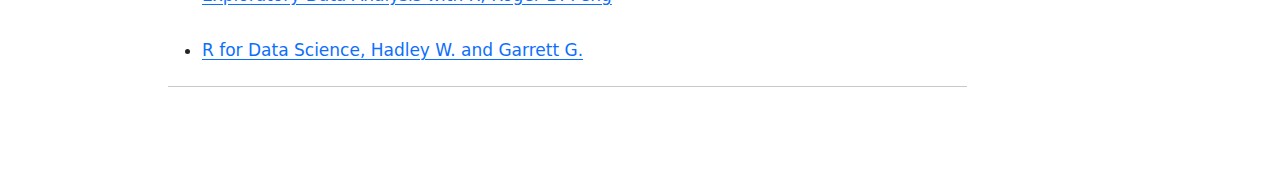
==== commit 2e65fa83: "Update index.html" ====
--- a/index.html
+++ b/index.html
@@ -202,8 +202,8 @@
 <td style="text-align: left;">Model Evaluation &amp; Refinement</td>
 <td style="text-align: center;"><a href="https://hassothea.github.io/Data_Analytics_AUPP/slides/Model_Evaluation_Refinement.html" target="_blank">Slide</a></td>
 <td style="text-align: center;"><a href="https://hassothea.github.io/Data_Analytics_AUPP/Labs/Lab_Model_Evaluation_Refinement.html" target="_blank">Lab2</a></td> <!-- <a href="https://hassothea.github.io/Data_Analytics_AUPP/Labs/Lab_Model_Evaluation_Refinement.html" target="_blank">Lab1</a> -->
-<td style="text-align: center;">Lab2-Solution</td>
-<td style="text-align: center;"><code>Deadline: 11:59AM, 10/11/2024</code></td>
+<td style="text-align: center;"><a href="https://hassothea.github.io/Data_Analytics_AUPP/Solutions/Lab_Model_Evaluation_Refinement_sol.html" target="_blank">Lab2-Solution</a></td>
+<td style="text-align: center;">✅ Complete</td>
 </tr>
 <tr class="odd">
 <td style="text-align: left;">Data Visualization</td>
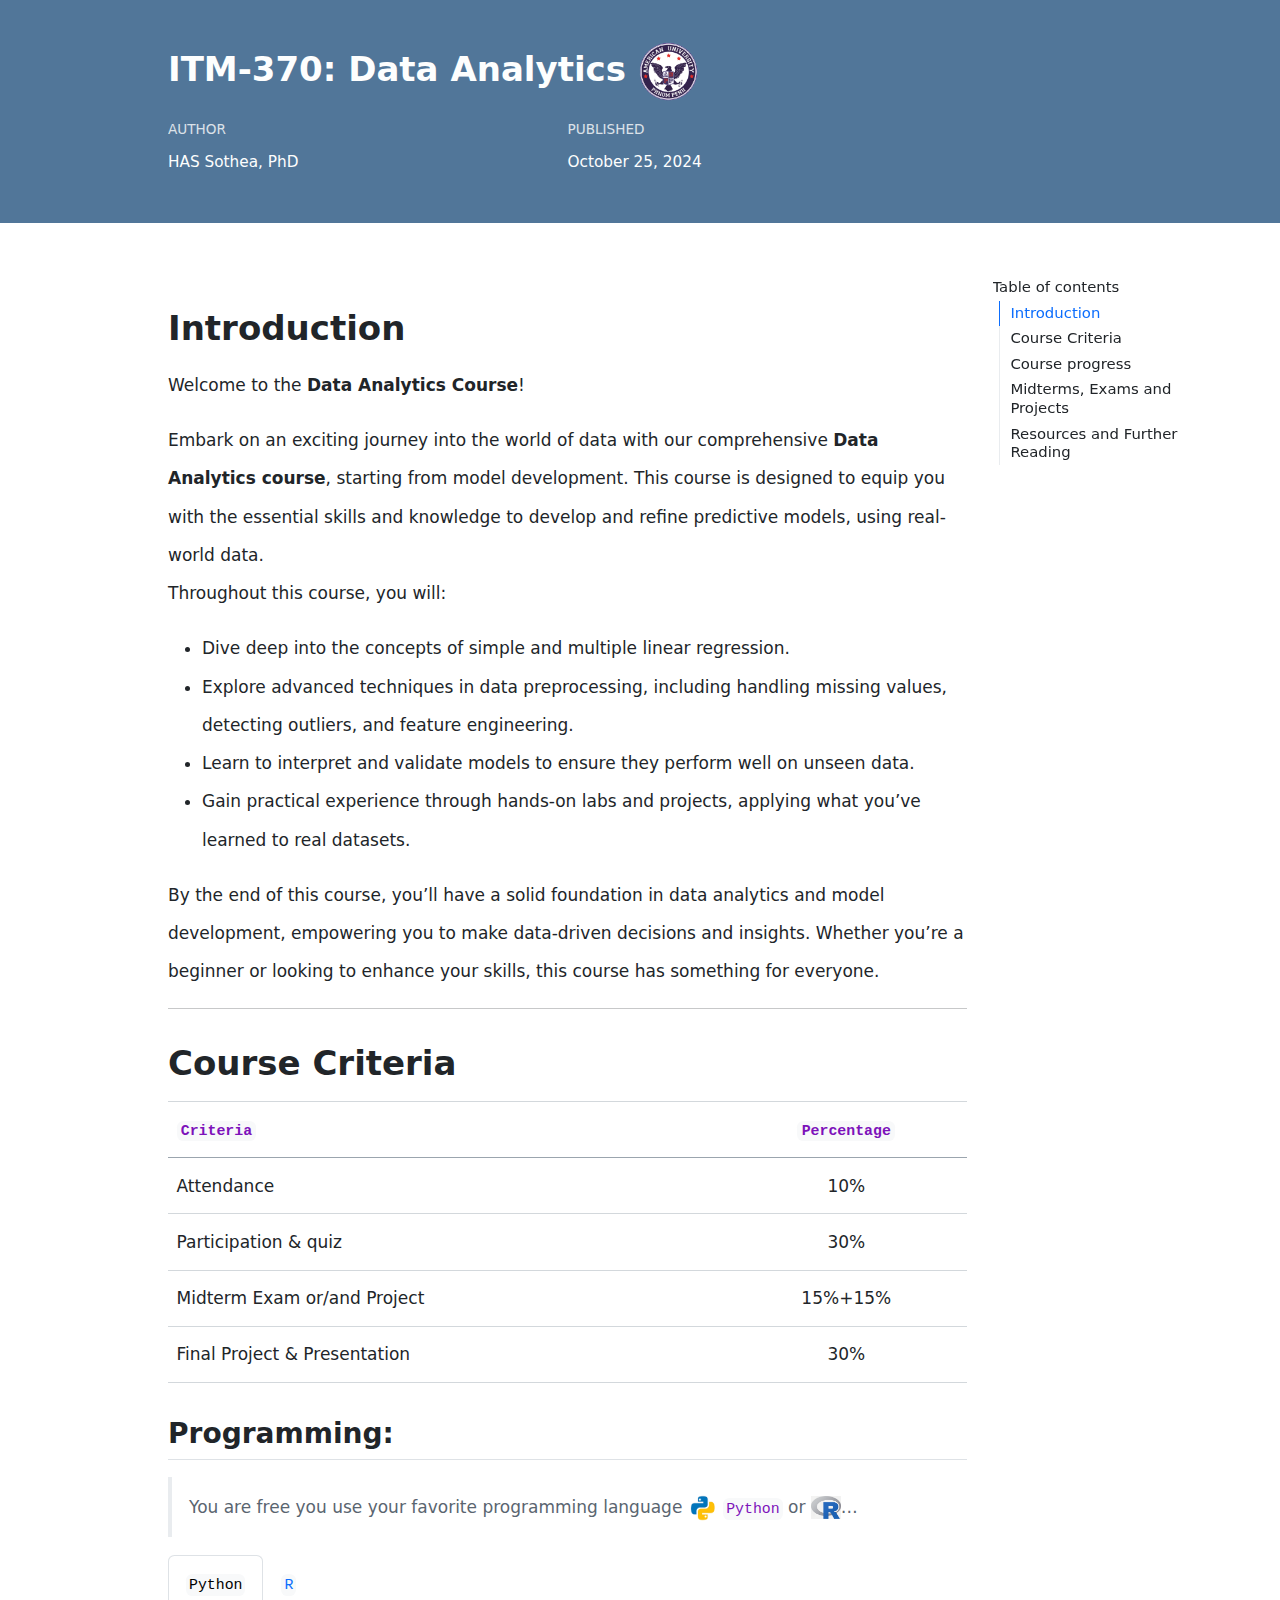
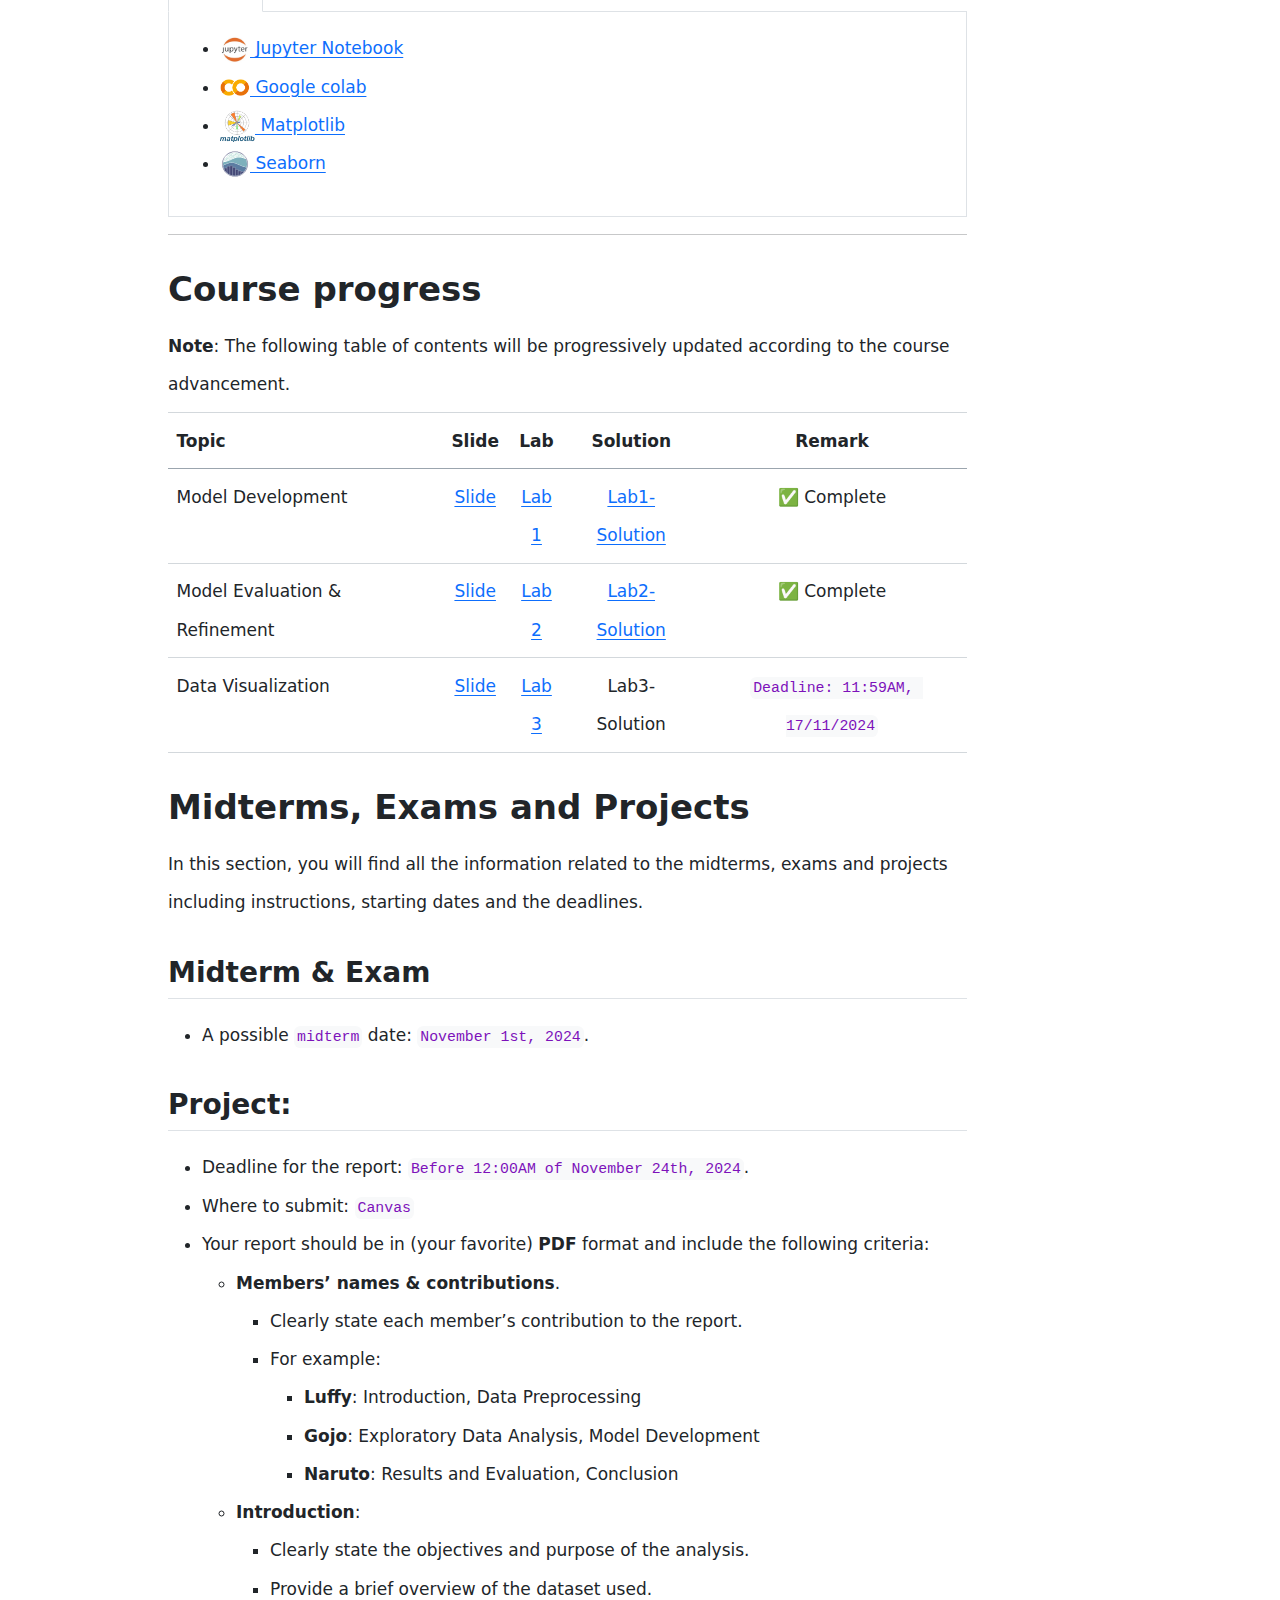
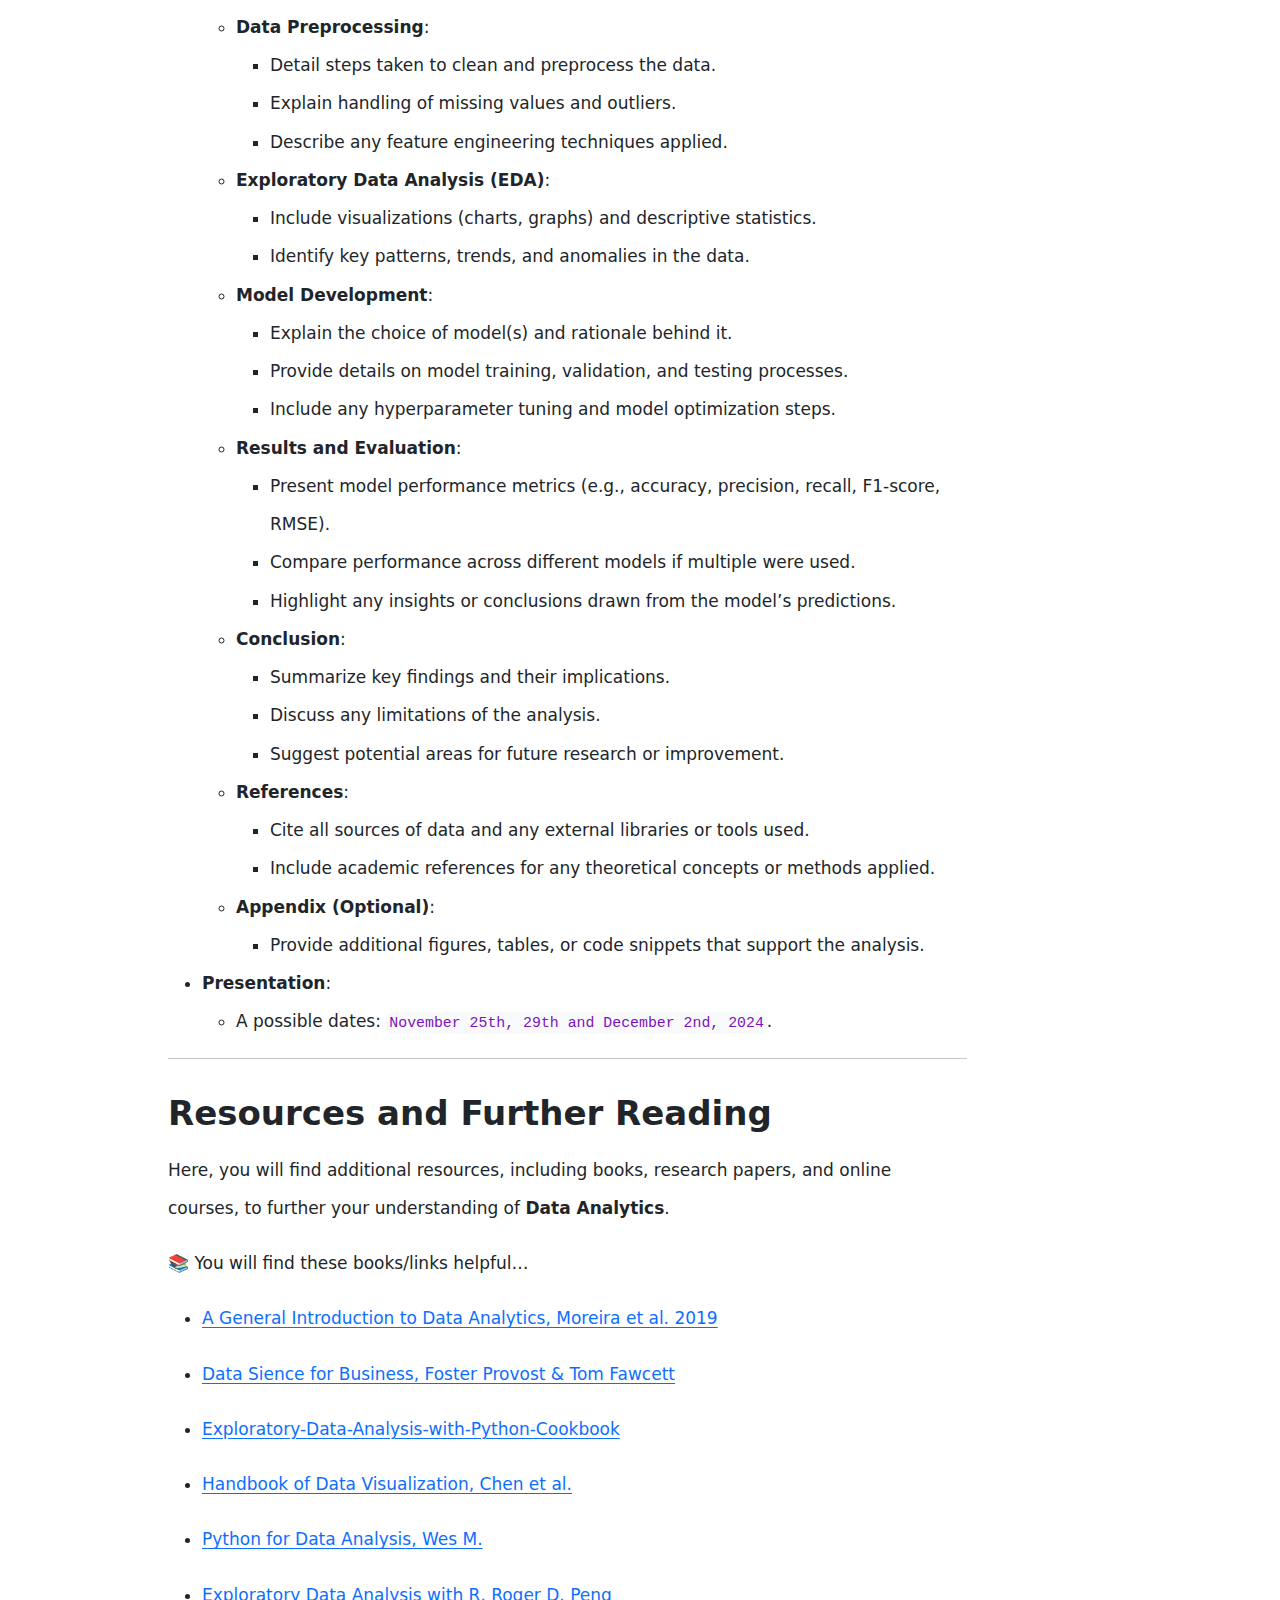
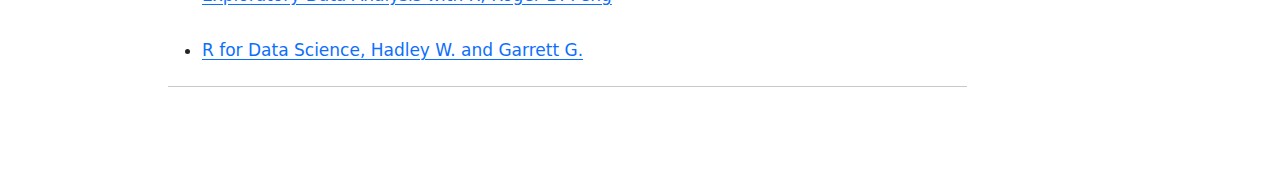
==== commit b1aef8a0: "Update index.html" ====
--- a/index.html
+++ b/index.html
@@ -227,7 +227,7 @@
 <section id="project" class="level2">
 <h2 class="anchored" data-anchor-id="project">Project:</h2>
 <ul>
-<li>Deadline for the report: <code>November 17th, 2024</code>.</li>
+<li>Deadline for the report: <code>Before 12:00AM of November 24th, 2024</code>.</li>
 <li>Where to submit: <code>Canvas</code></li>
 <li>Your report should be in (your favorite) <strong>PDF</strong> format and include the following criteria:
 <ul>
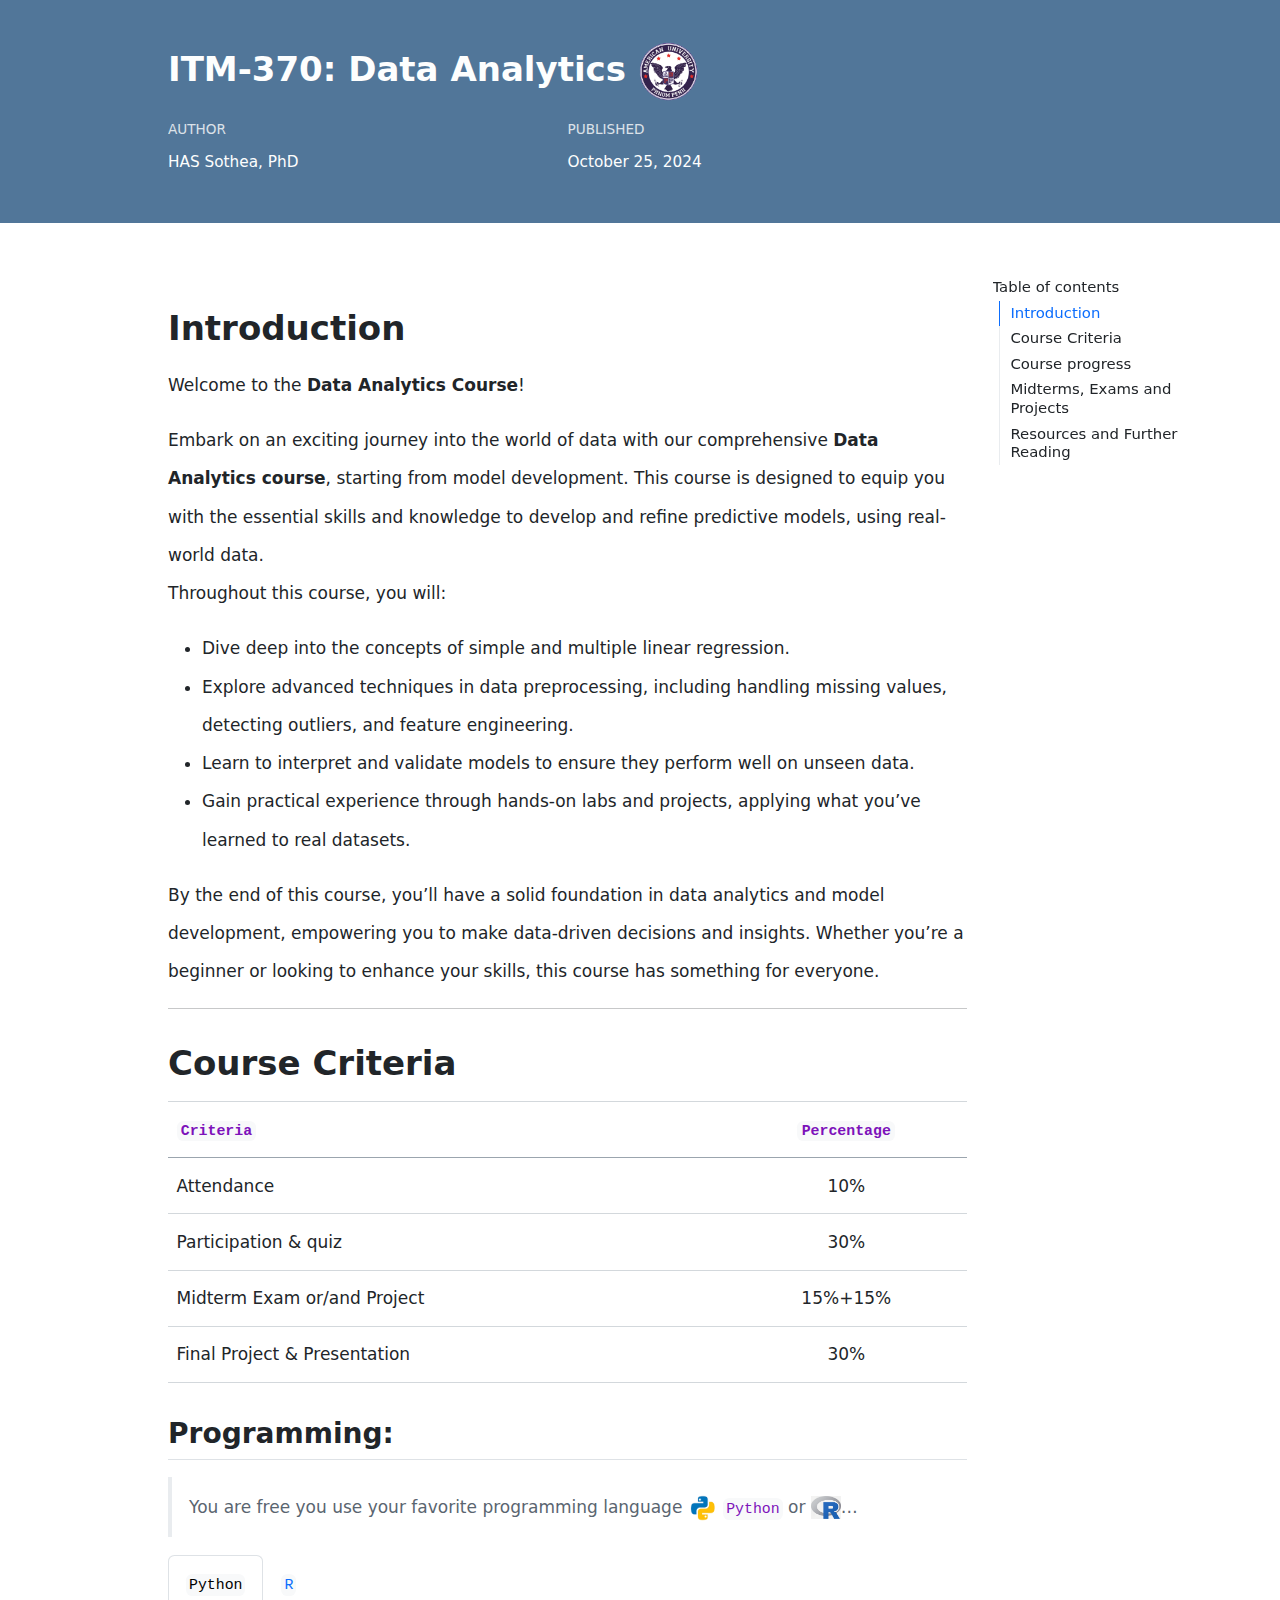
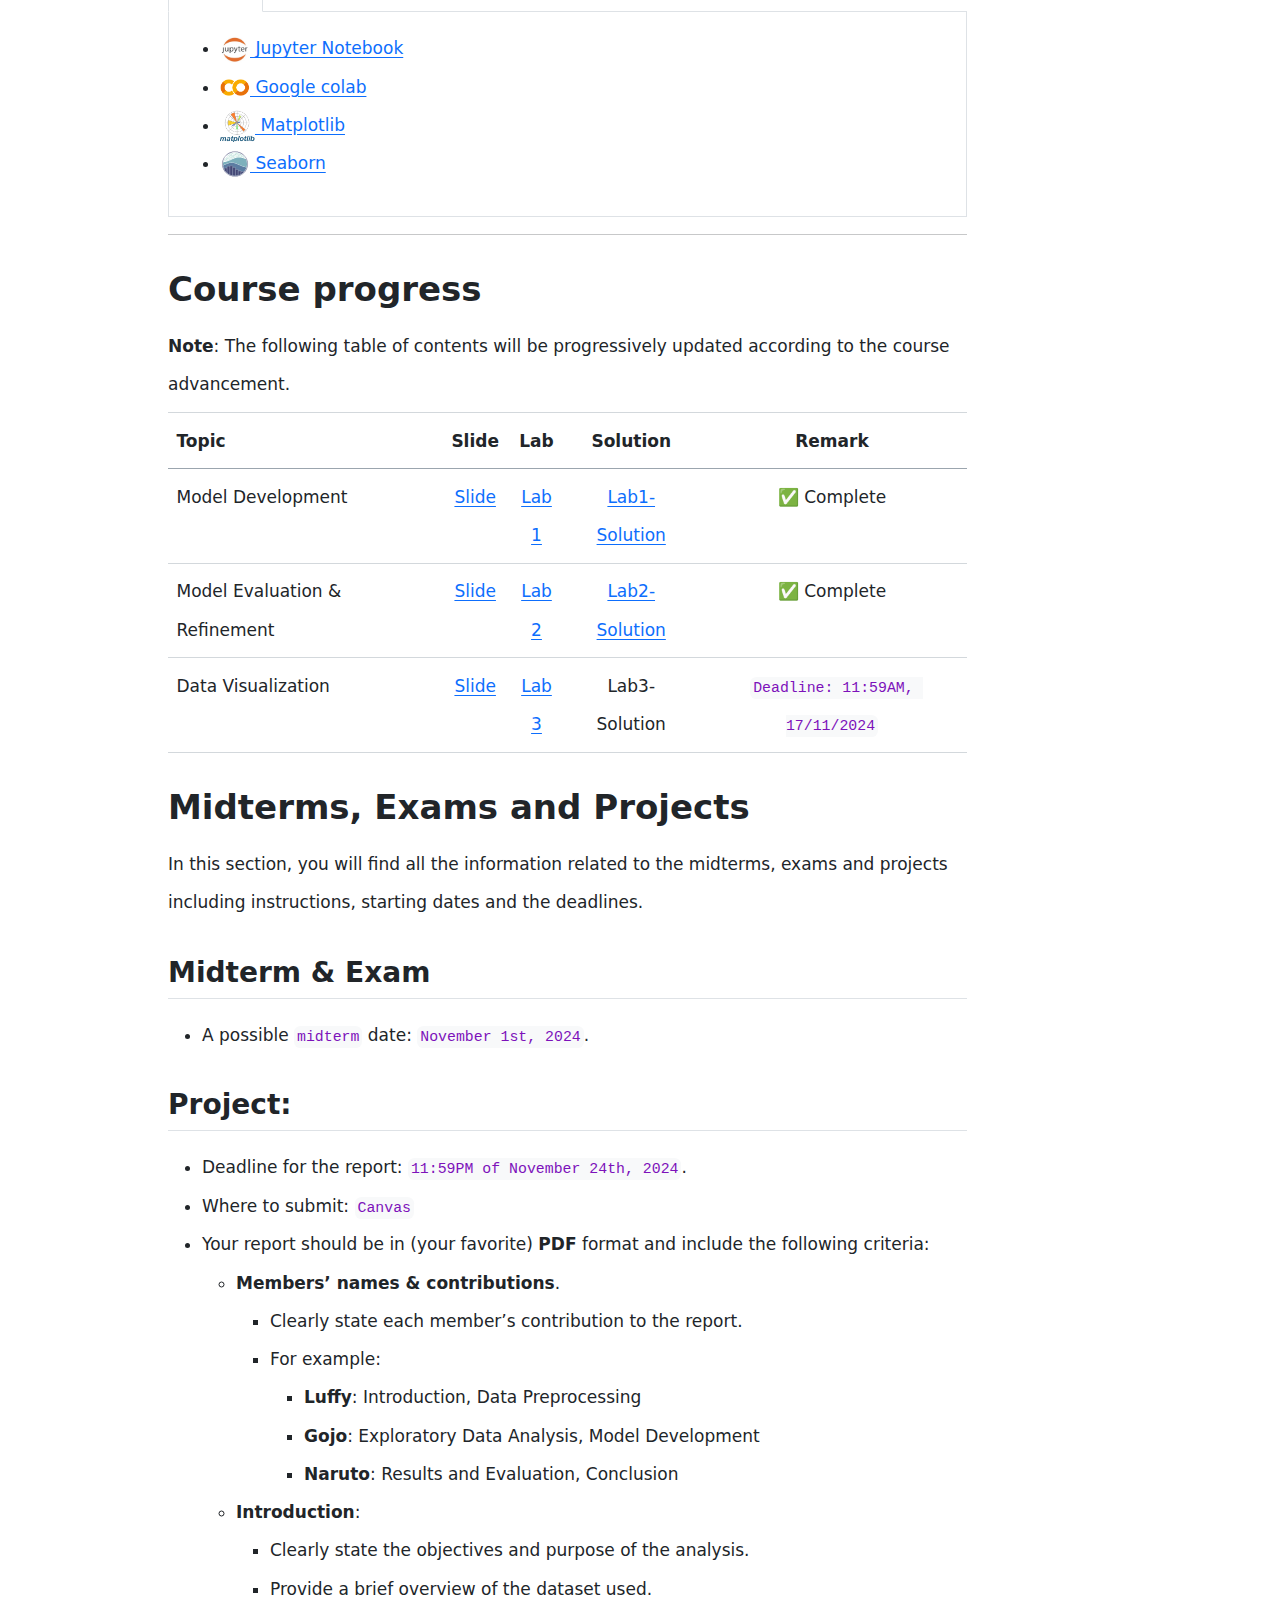
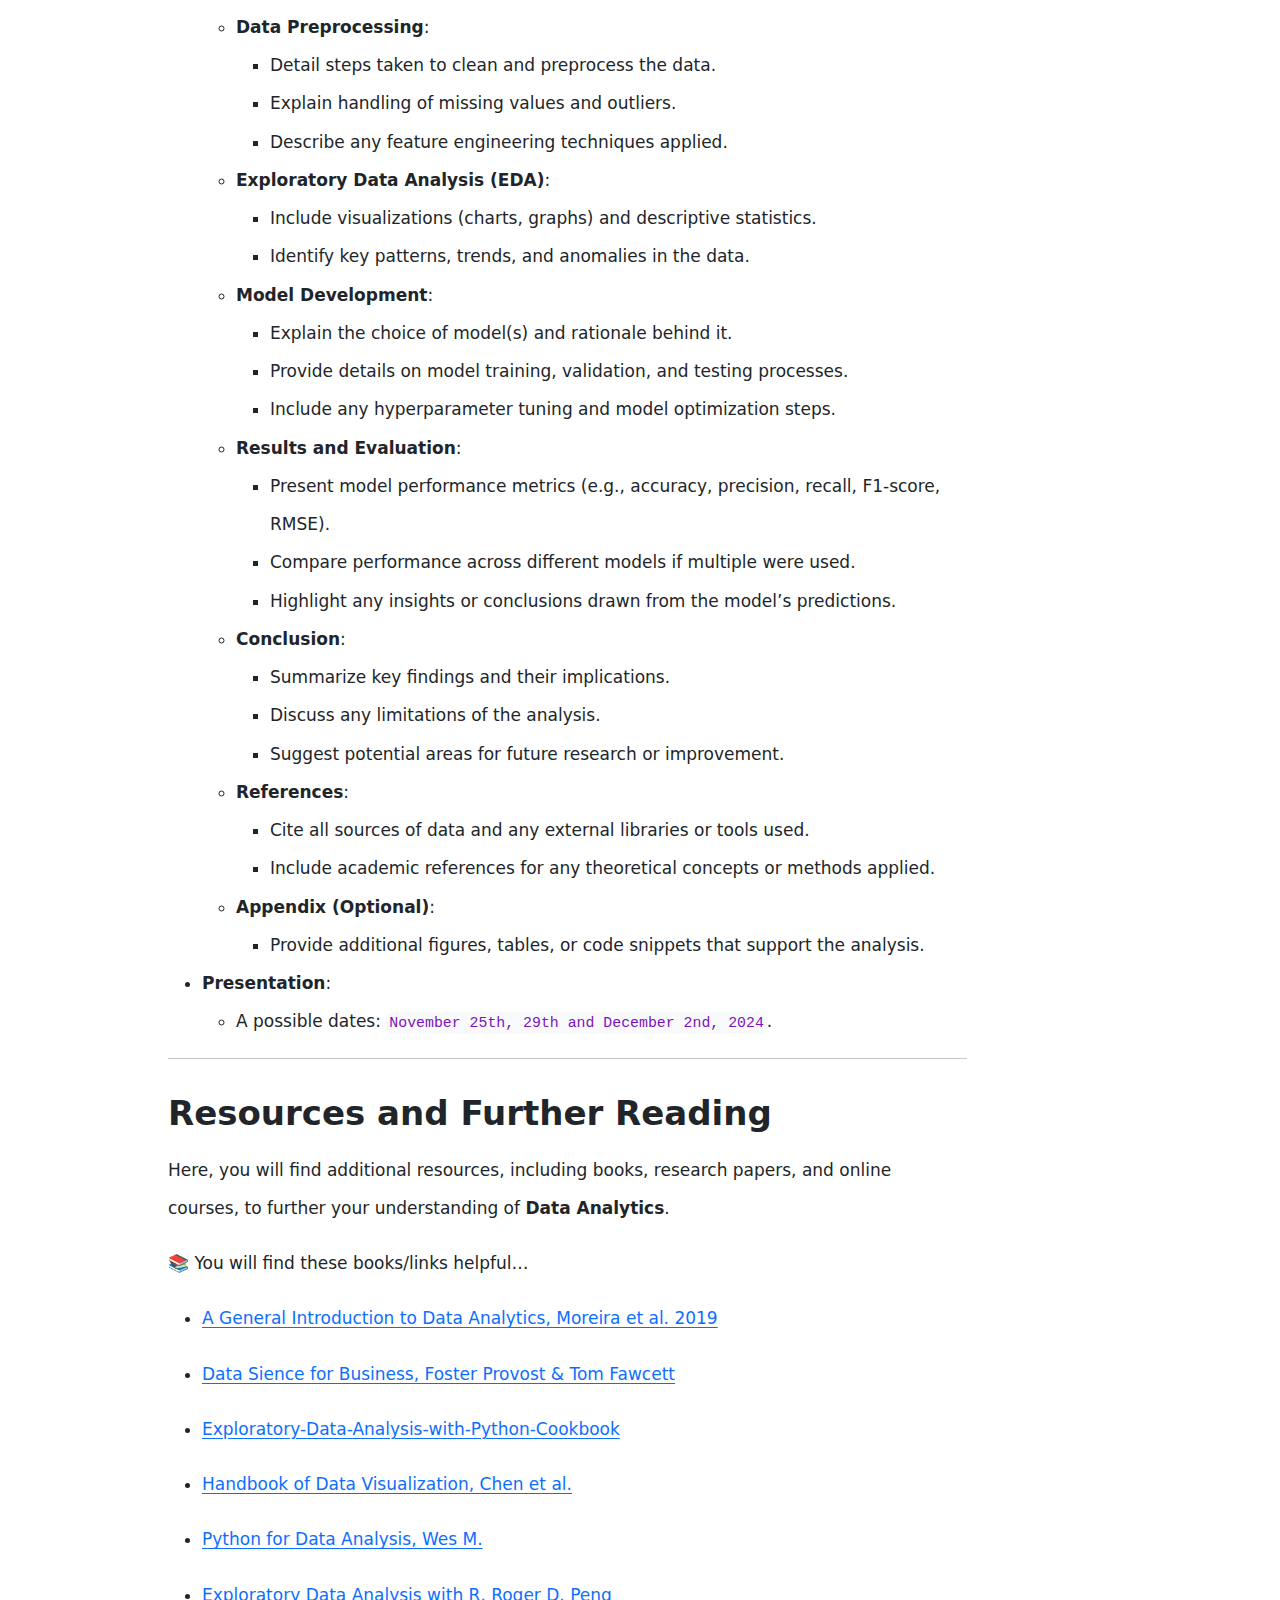
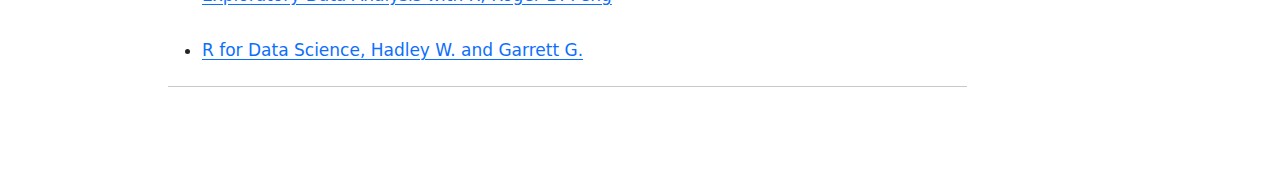
==== commit 4f66a97b: "Update index.html" ====
--- a/index.html
+++ b/index.html
@@ -227,7 +227,7 @@
 <section id="project" class="level2">
 <h2 class="anchored" data-anchor-id="project">Project:</h2>
 <ul>
-<li>Deadline for the report: <code>Before 12:00AM of November 24th, 2024</code>.</li>
+<li>Deadline for the report: <code>11:59PM of November 24th, 2024</code>.</li>
 <li>Where to submit: <code>Canvas</code></li>
 <li>Your report should be in (your favorite) <strong>PDF</strong> format and include the following criteria:
 <ul>
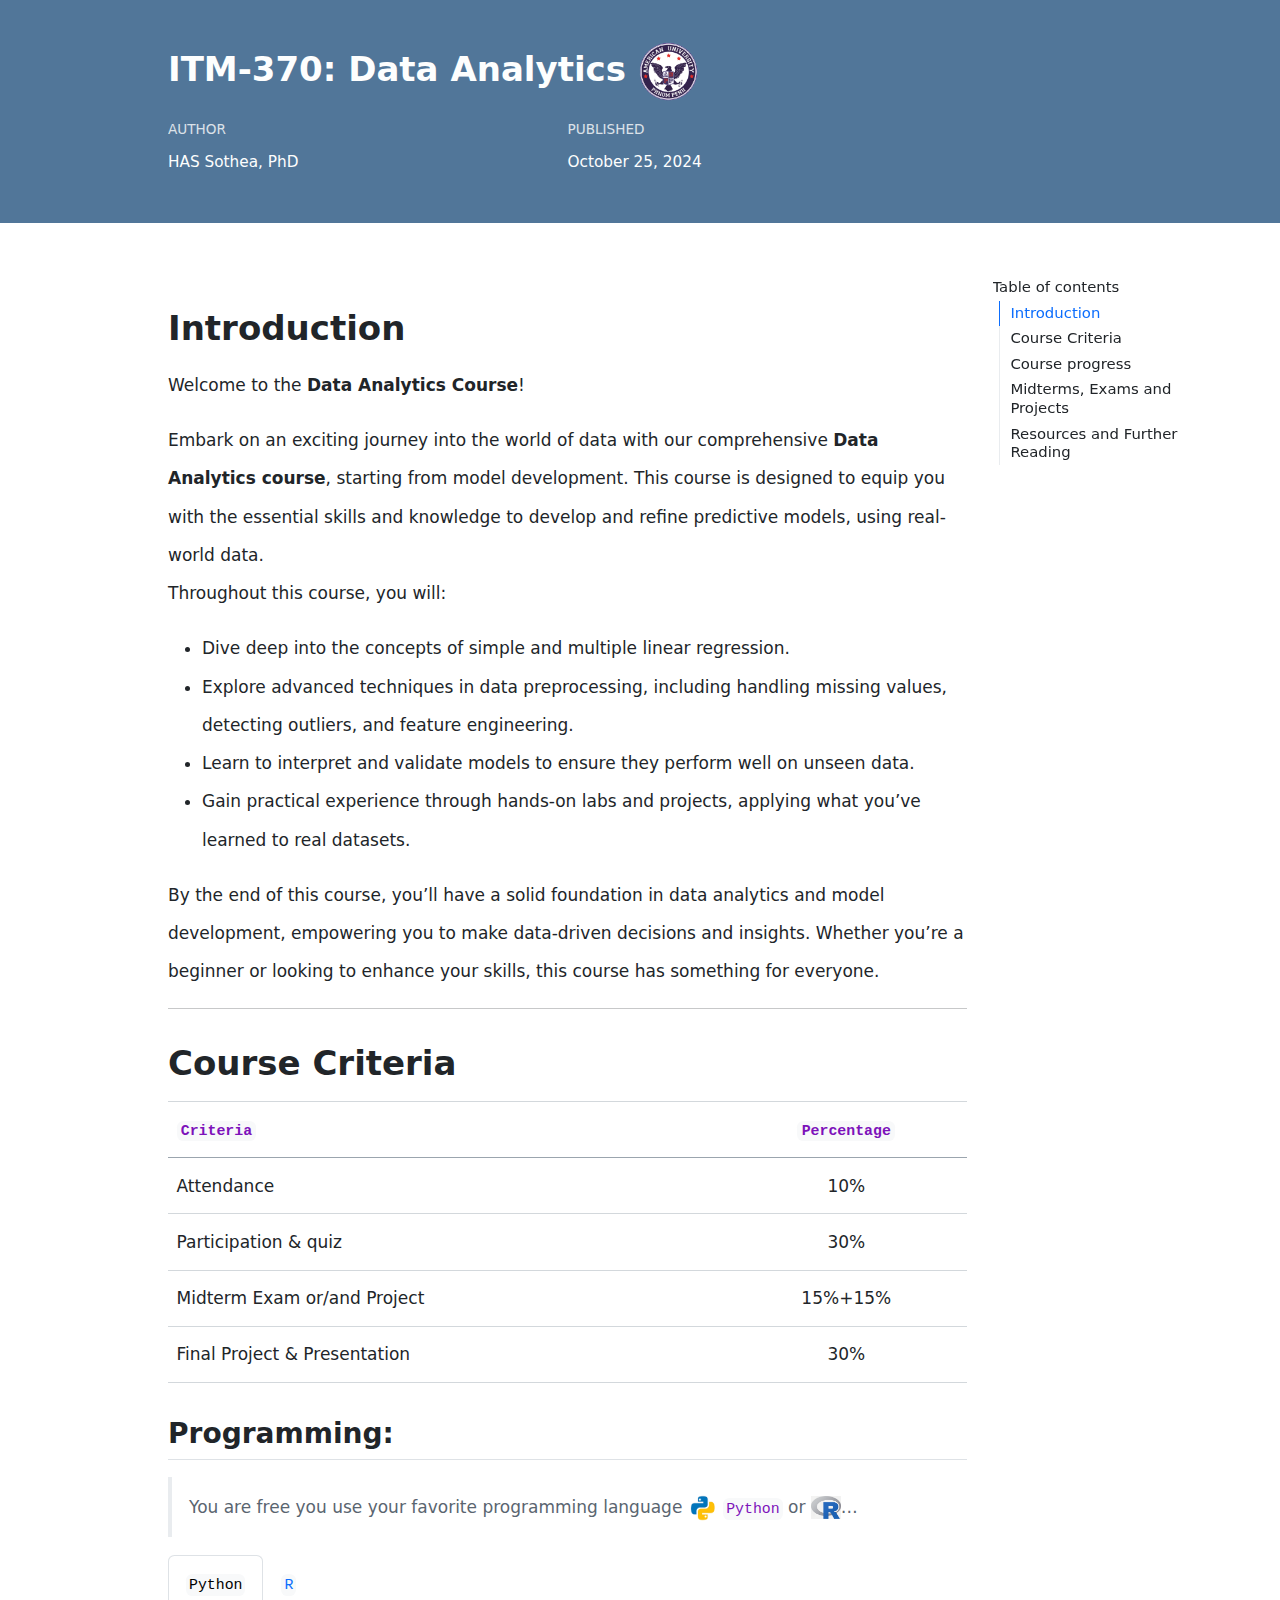
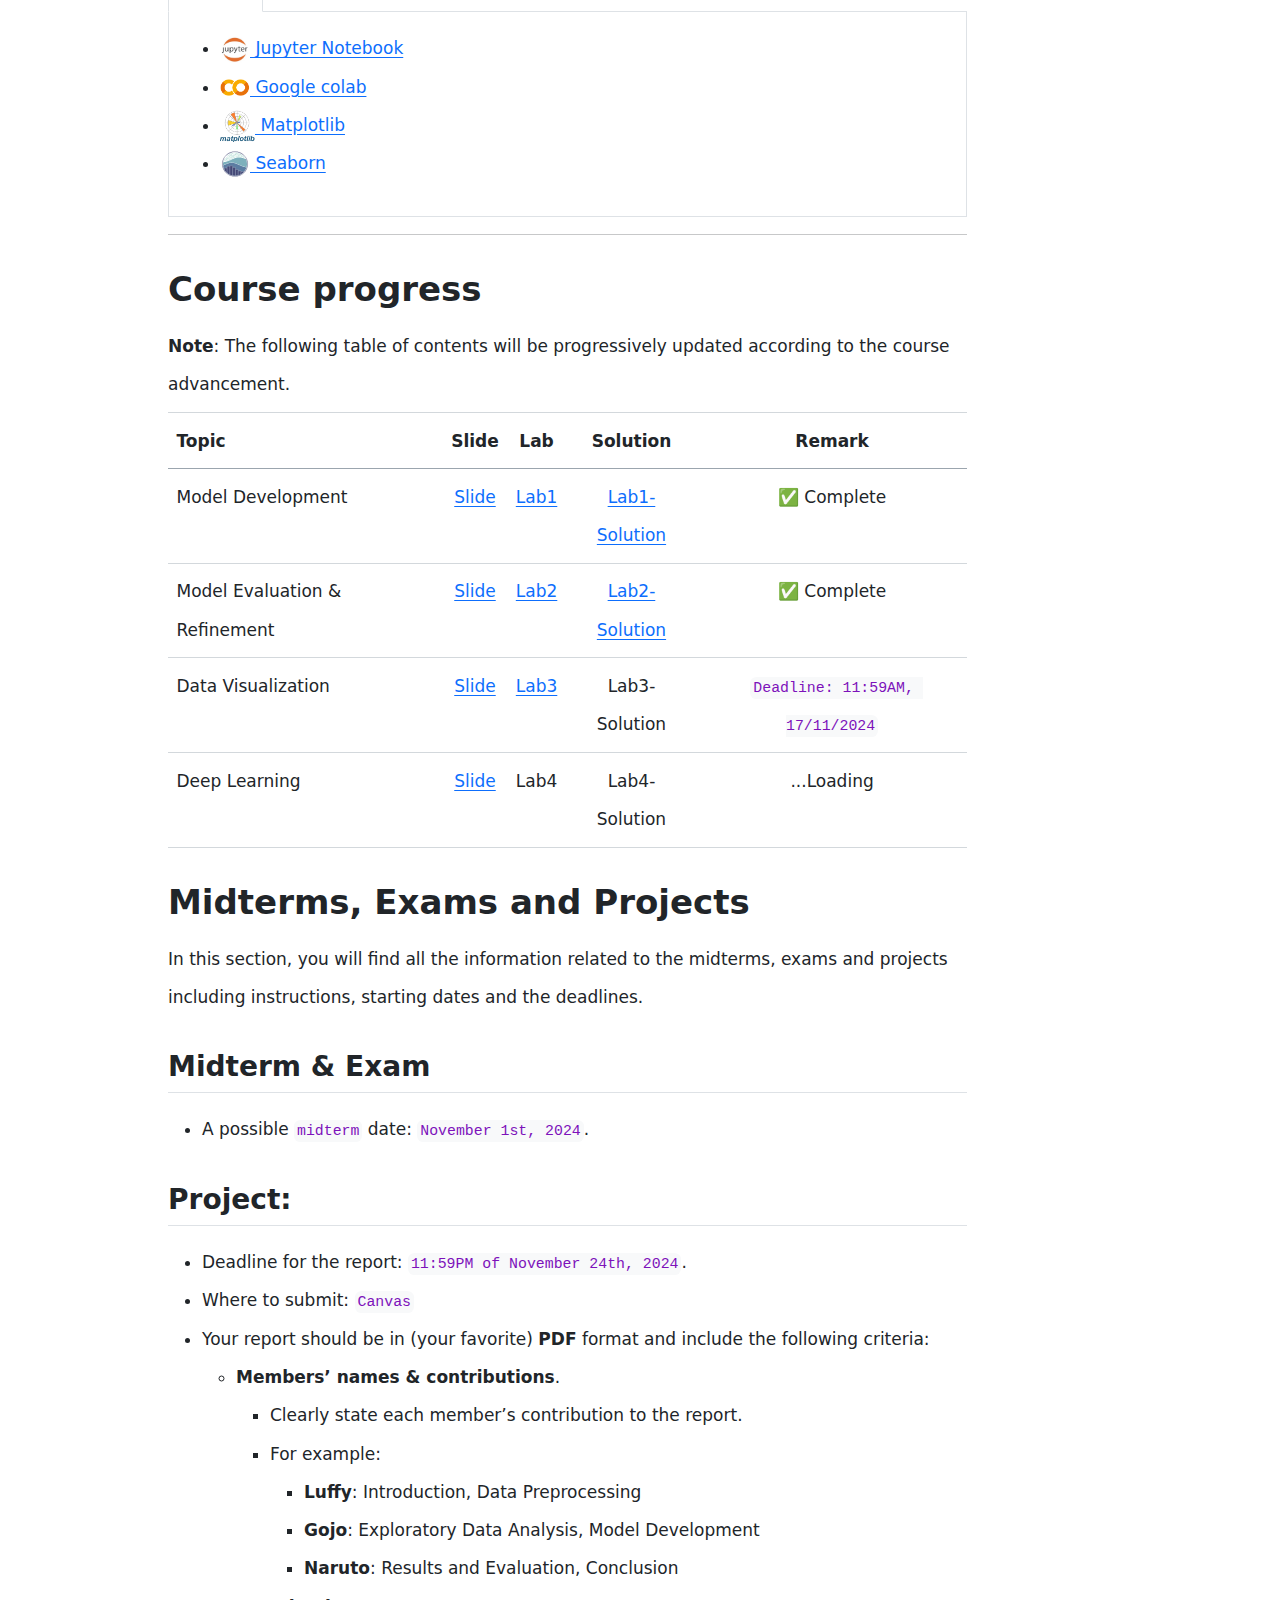
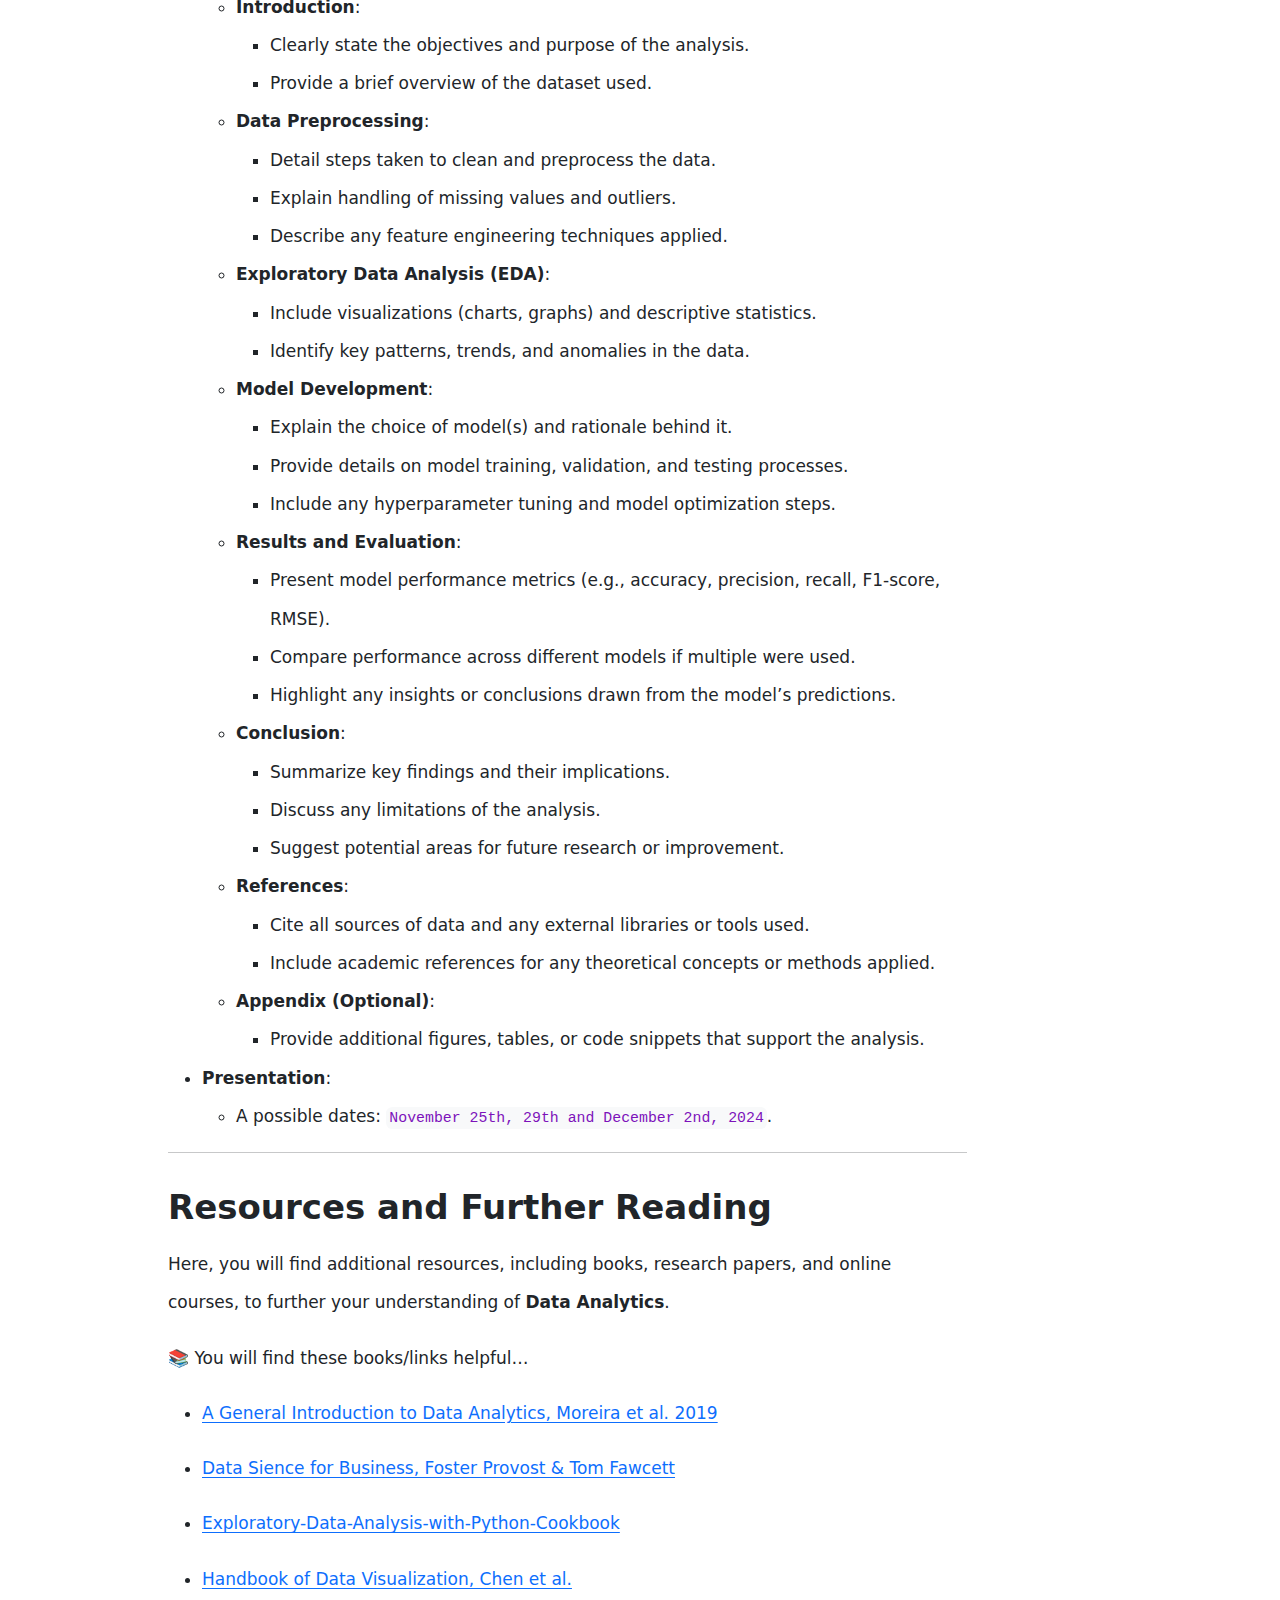
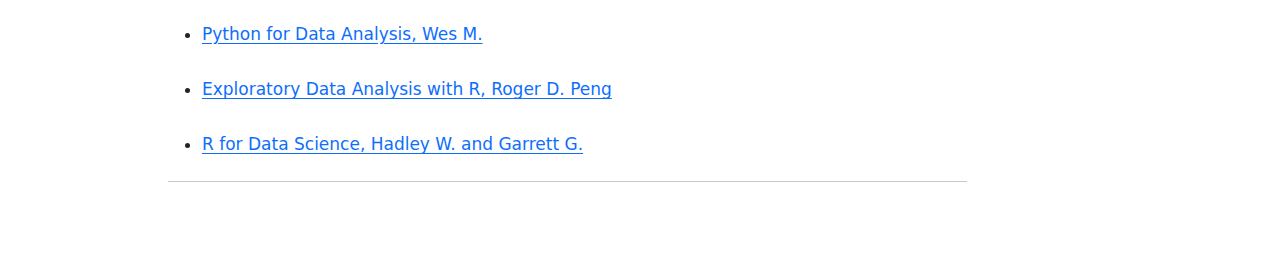
==== commit 69d8490a: "Update index.html" ====
--- a/index.html
+++ b/index.html
@@ -211,6 +211,13 @@
 <td style="text-align: center;"><a href="https://hassothea.github.io/Data_Analytics_AUPP/Labs/Lab_Data_Visualization.html" target="_blank">Lab3</a></td> <!--<a href="https://hassothea.github.io/Data_Analytics_AUPP/Labs/Lab_Data_Visualization.html" target="_blank">Lab3</a> -->
 <td style="text-align: center;">Lab3-Solution</td>
 <td style="text-align: center;"><code>Deadline: 11:59AM, 17/11/2024</code></td>
+</tr>
+<tr class="even">
+<td style="text-align: left;">Deep Learning</td>
+<td style="text-align: center;"><a href="https://hassothea.github.io/Data_Analytics_AUPP/slides/Deep_Learning.html" target="_blank">Slide</a></td>
+<td style="text-align: center;">Lab4</td> <!-- <a href="https://hassothea.github.io/Data_Analytics_AUPP/Labs/Lab_Deep_Learning.html" target="_blank">Lab2</a> -->
+<td style="text-align: center;">Lab4-Solution</td>  <!-- <a href="https://hassothea.github.io/Data_Analytics_AUPP/Solutions/Lab_Deep_Learning_sol.html" target="_blank">Lab2-Solution</a> -->
+<td style="text-align: center;">...Loading</td>
 </tr>
 </tbody>
 </table>
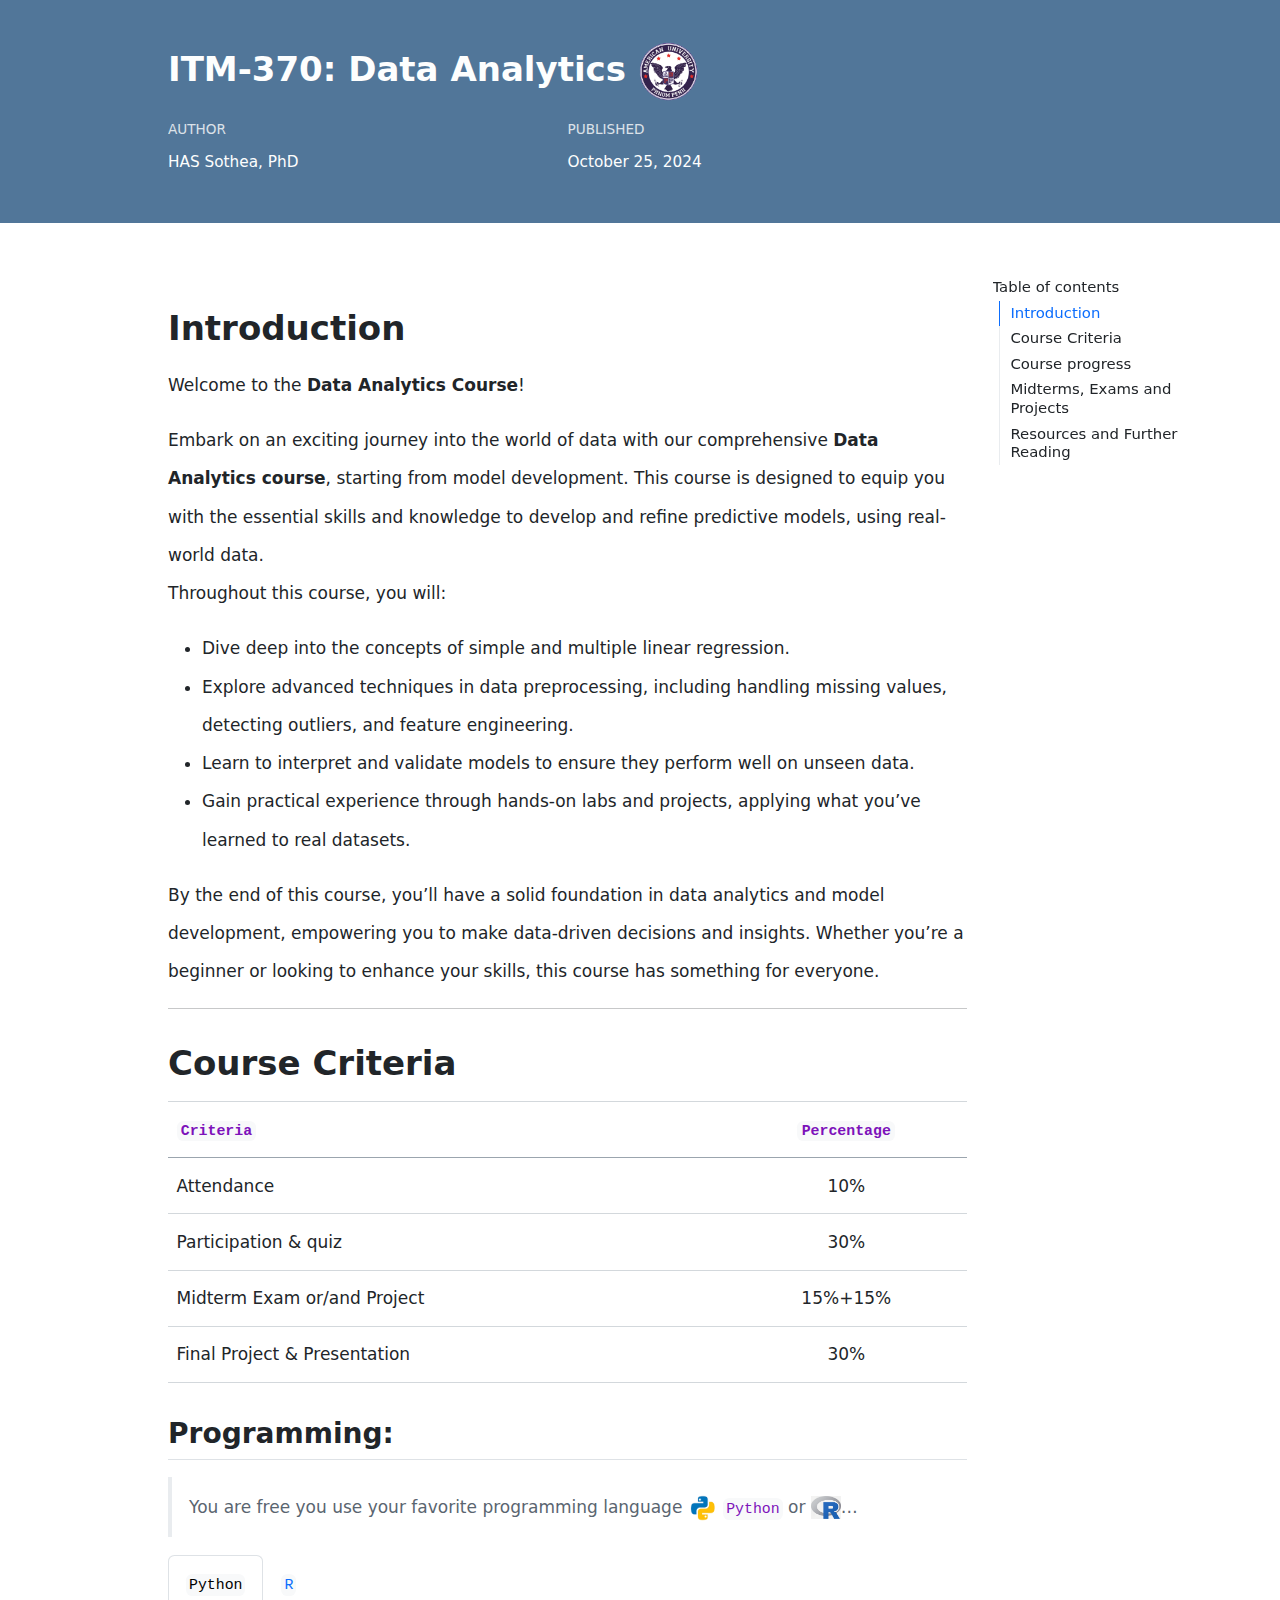
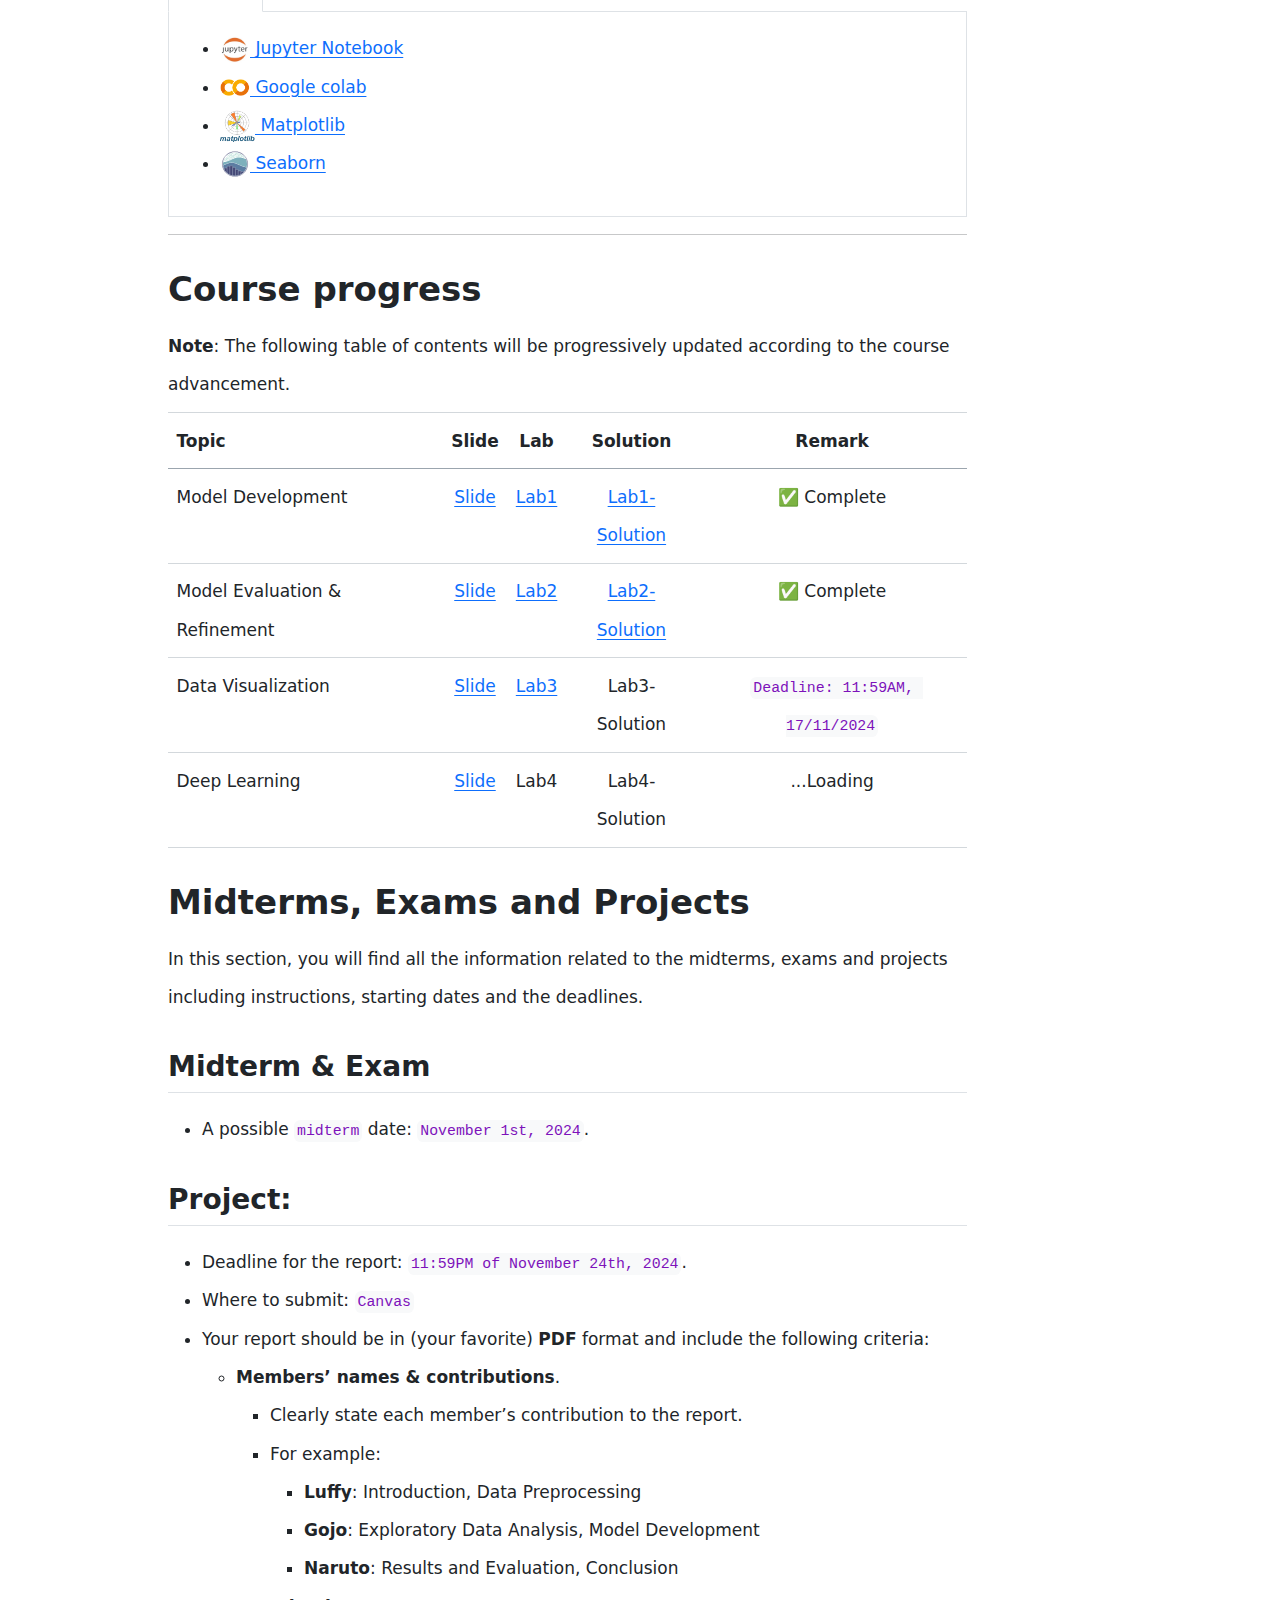
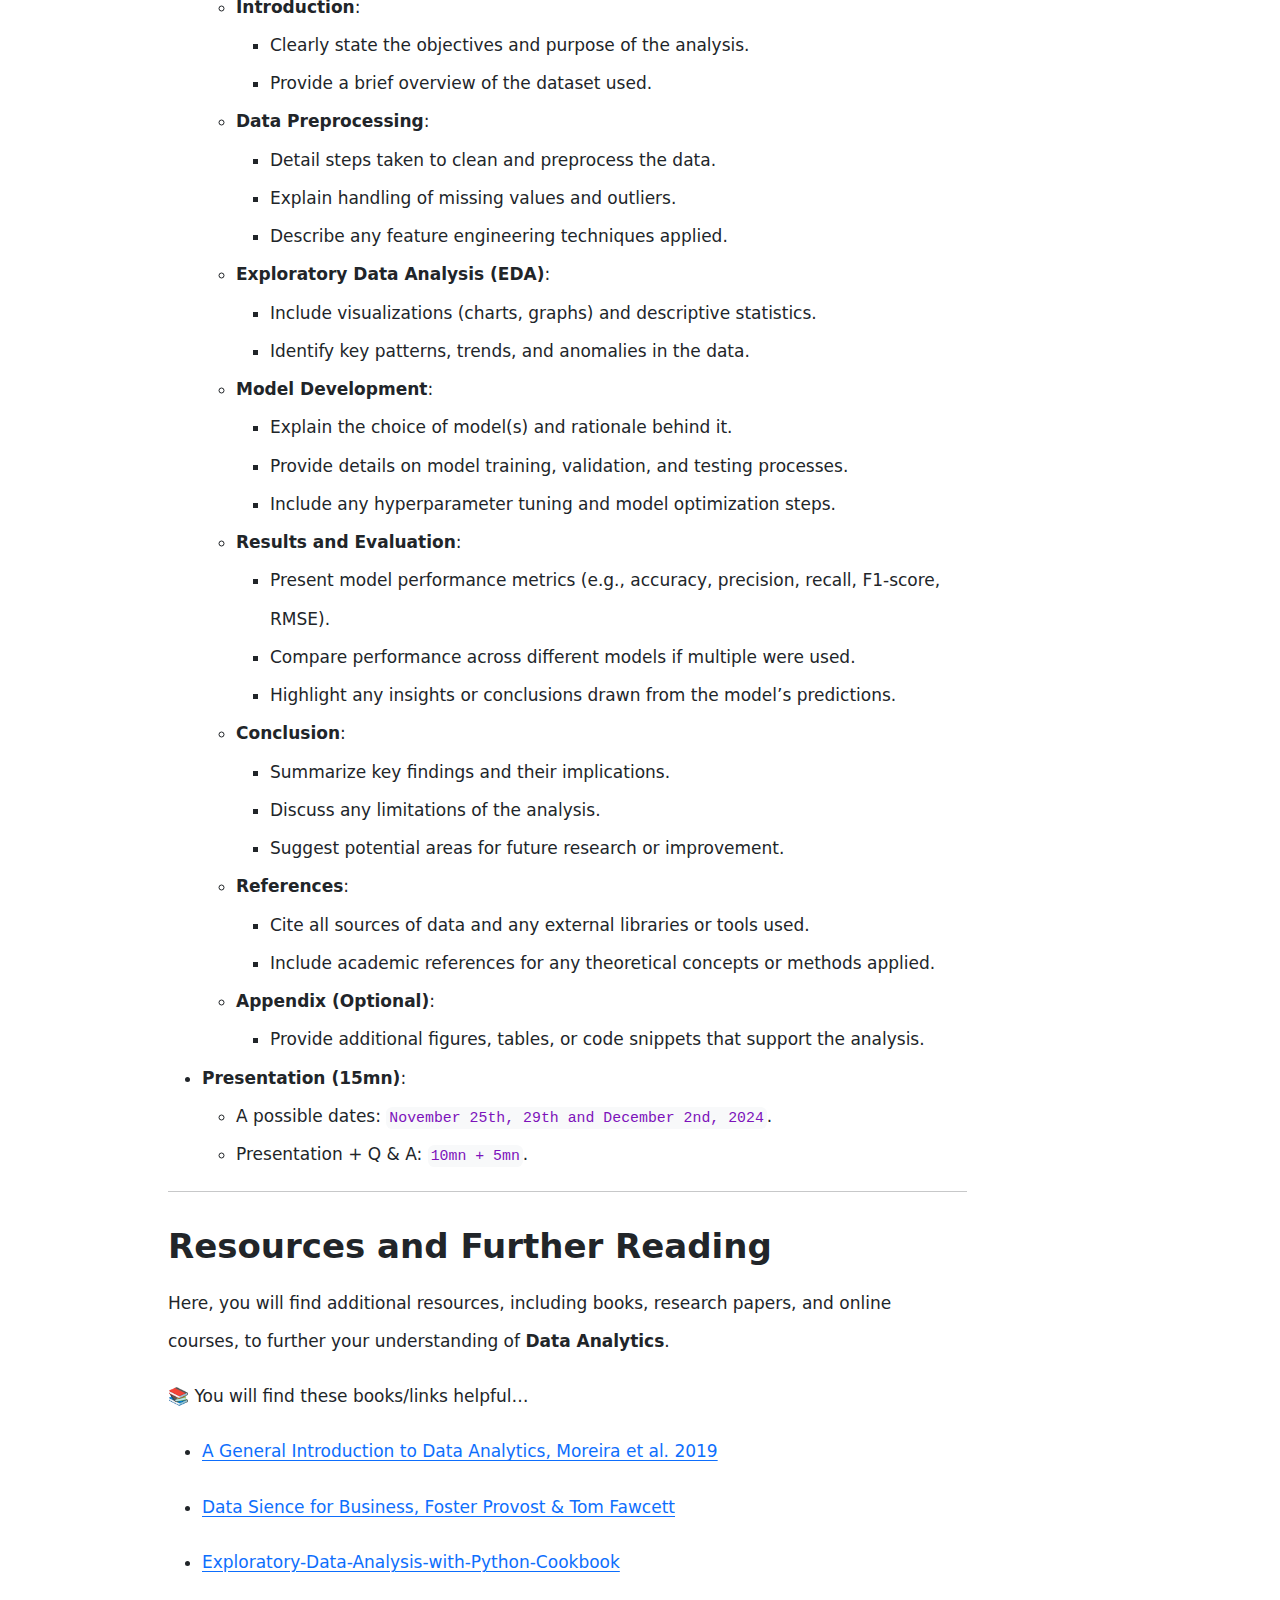
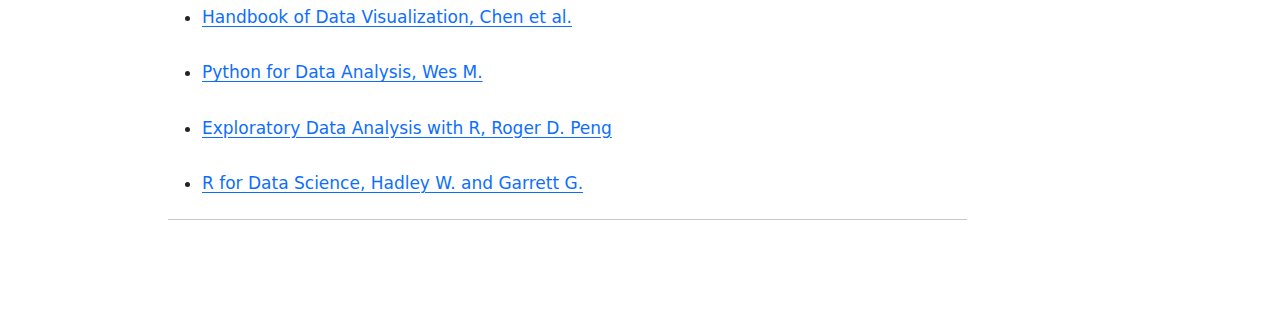
==== commit ca3c8cf6: "Update index.html" ====
--- a/index.html
+++ b/index.html
@@ -292,9 +292,10 @@
 <li>Provide additional figures, tables, or code snippets that support the analysis.</li>
 </ul></li>
 </ul></li>
-<li><strong>Presentation</strong>:
+<li><strong>Presentation (15mn)</strong>:
 <ul>
 <li>A possible dates: <code>November 25th, 29th and December 2nd, 2024</code>.</li>
+<li>Presentation + Q & A: <code>10mn + 5mn</code>.</li>
 </ul></li>
 </ul>
 <hr>
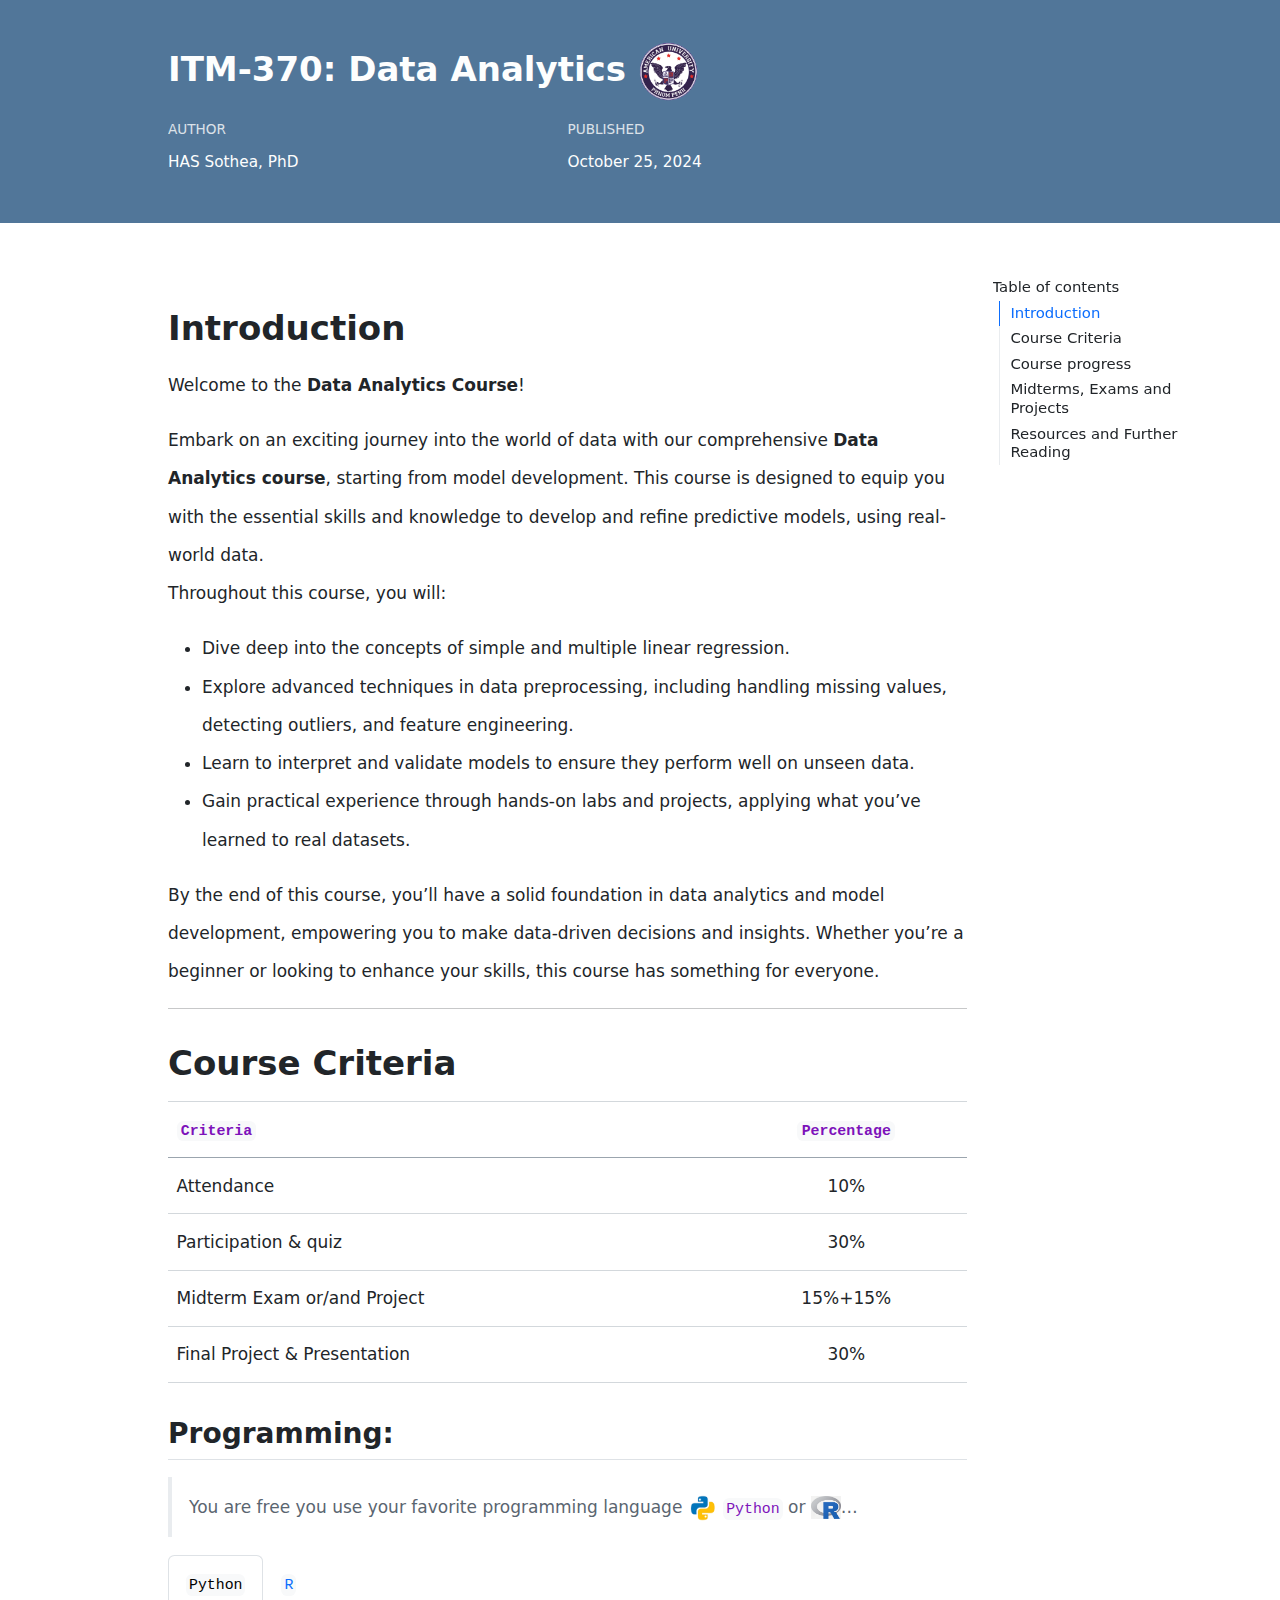
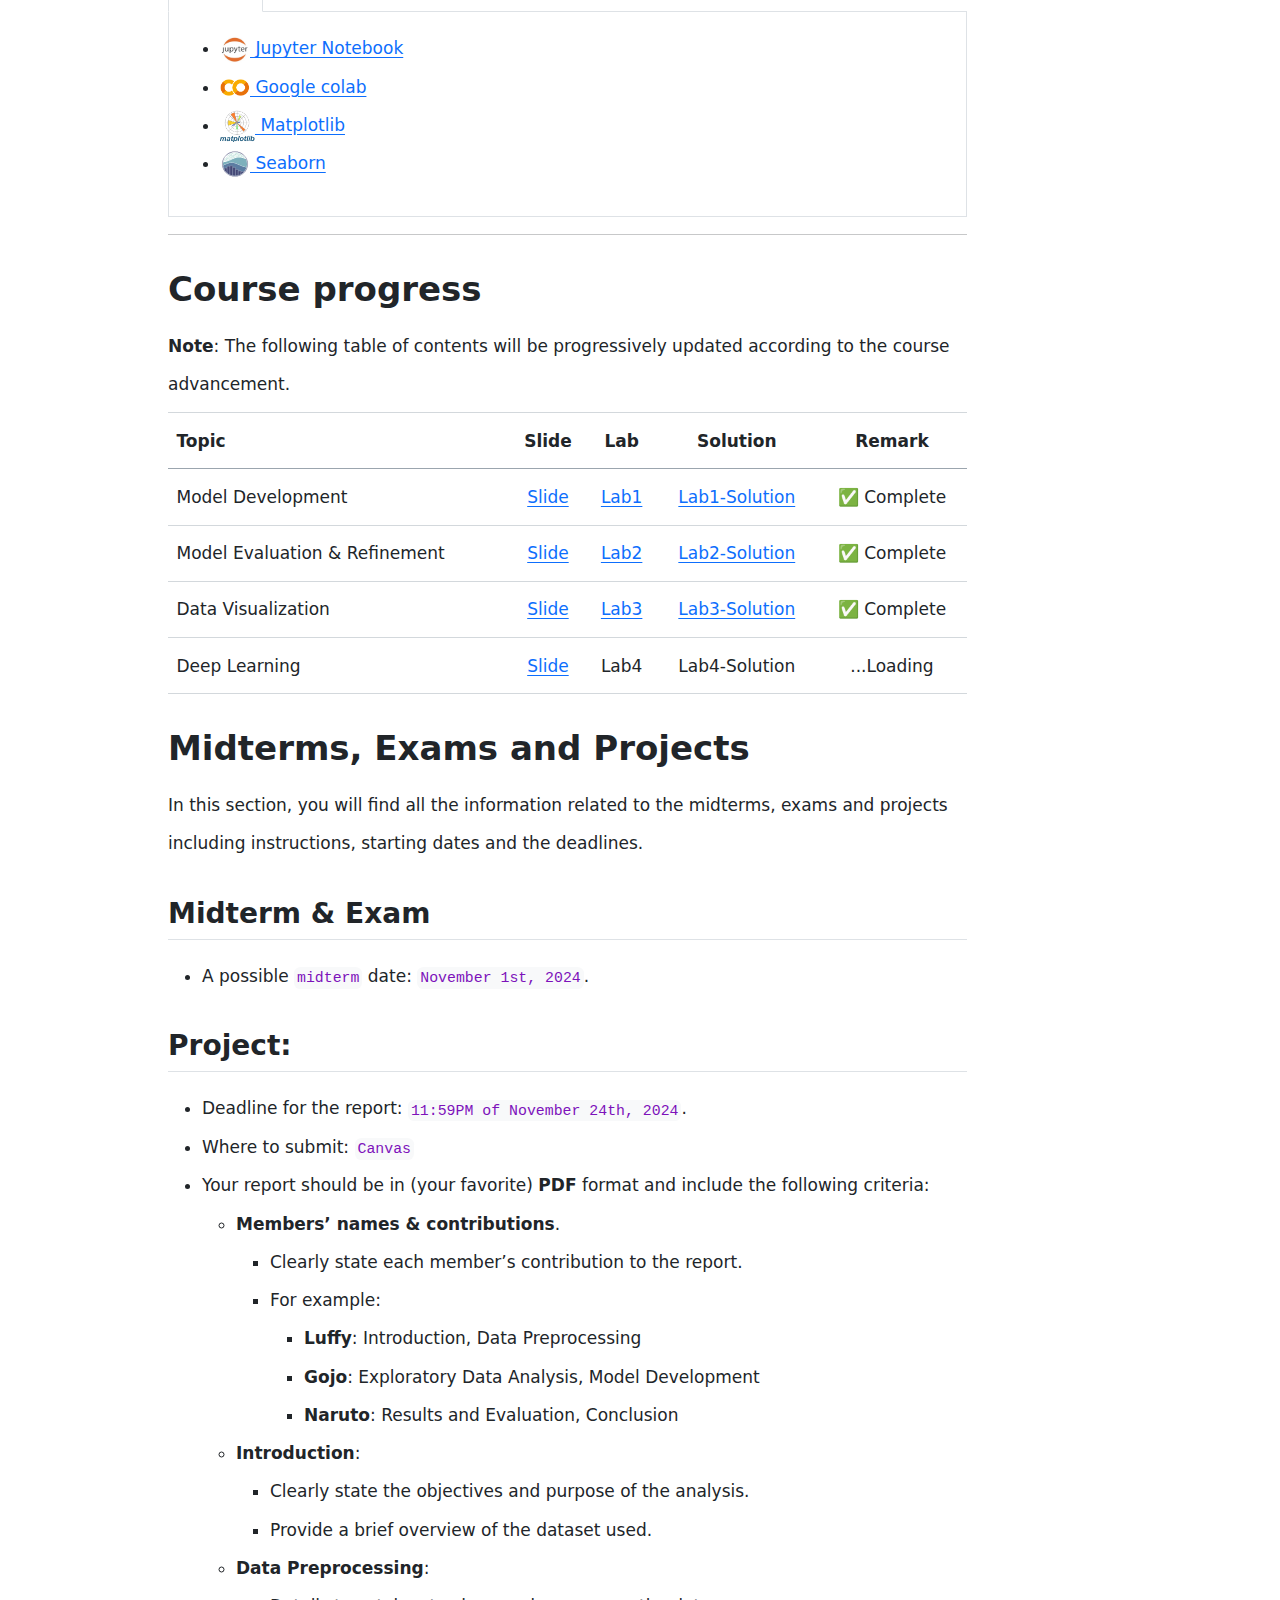
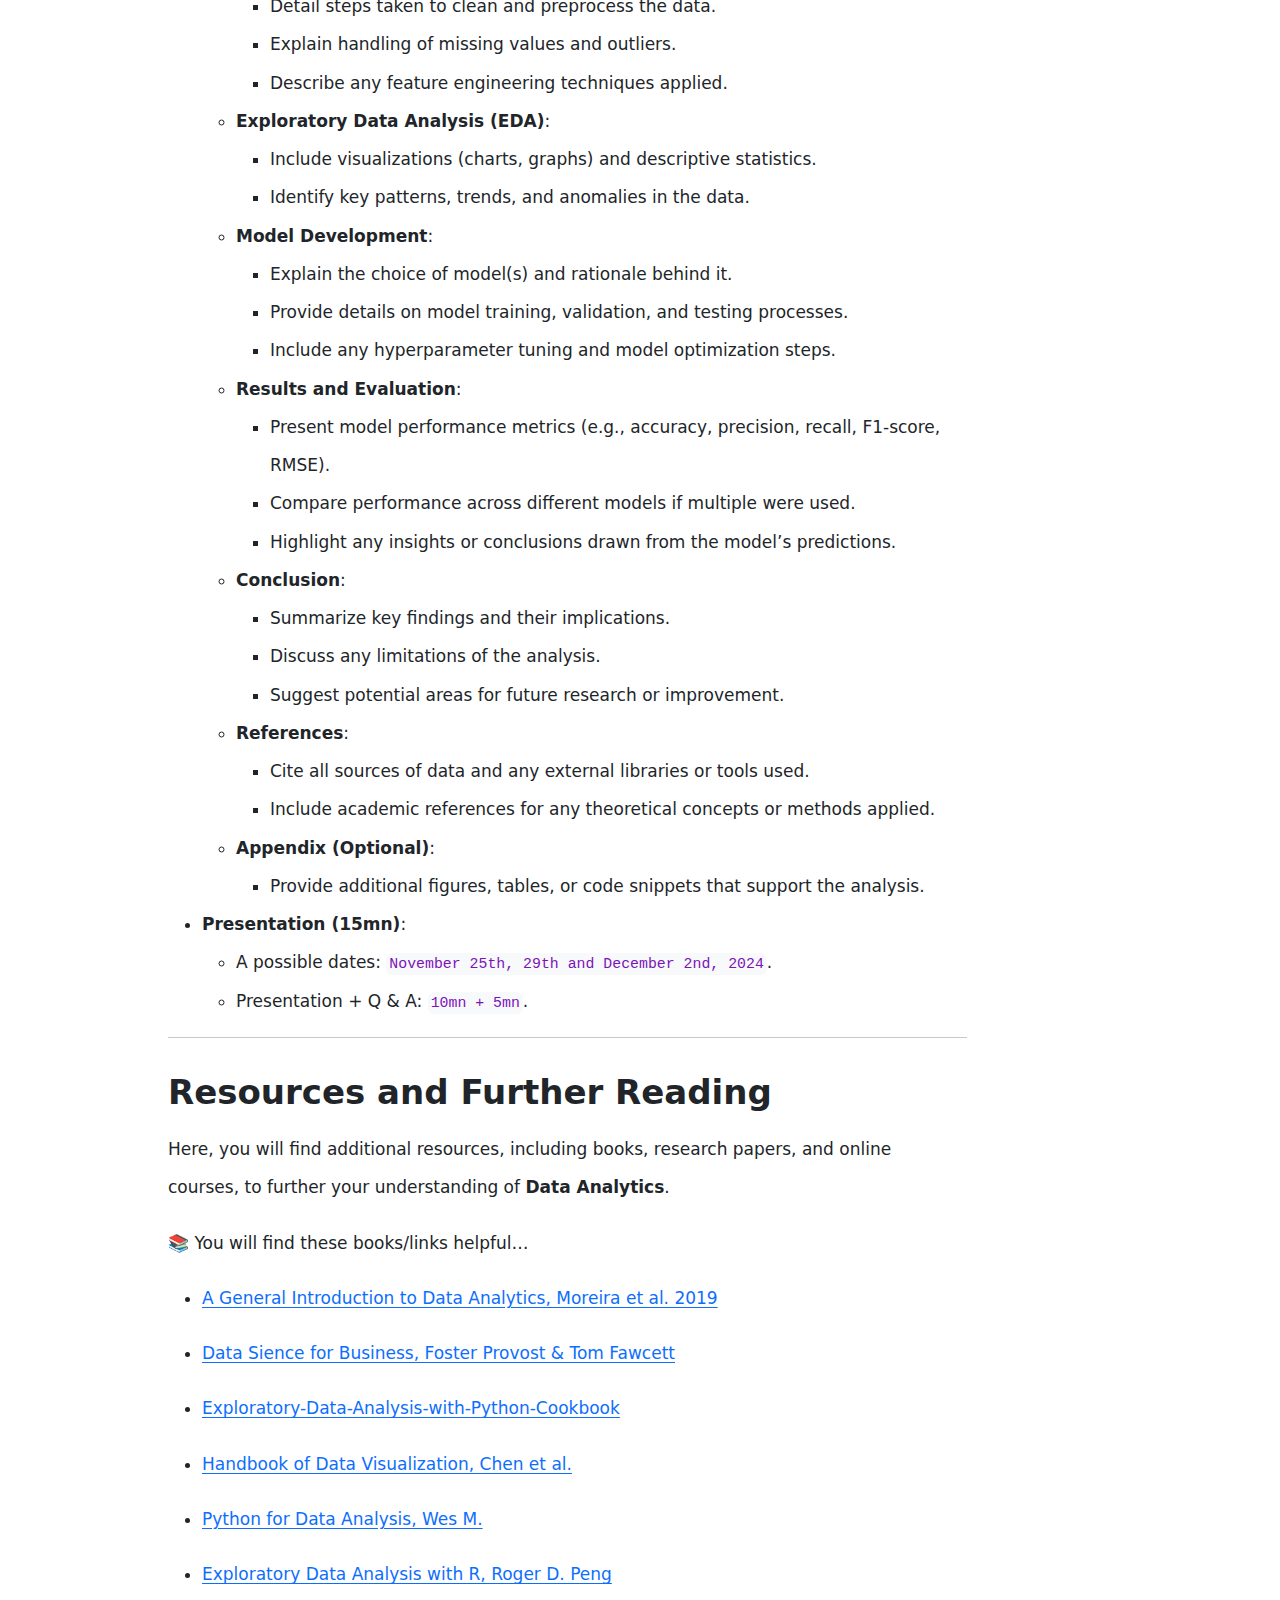
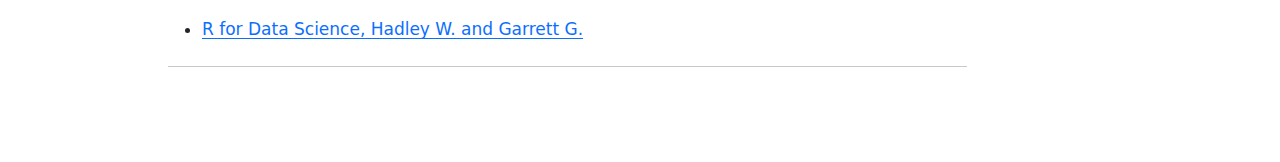
==== commit 384e3742: "Update index.html" ====
--- a/index.html
+++ b/index.html
@@ -209,8 +209,8 @@
 <td style="text-align: left;">Data Visualization</td>
 <td style="text-align: center;"><a href="https://hassothea.github.io/Data_Analytics_AUPP/slides/Data_Visualization.html" target="_blank">Slide</a></td>
 <td style="text-align: center;"><a href="https://hassothea.github.io/Data_Analytics_AUPP/Labs/Lab_Data_Visualization.html" target="_blank">Lab3</a></td> <!--<a href="https://hassothea.github.io/Data_Analytics_AUPP/Labs/Lab_Data_Visualization.html" target="_blank">Lab3</a> -->
-<td style="text-align: center;">Lab3-Solution</td>
-<td style="text-align: center;"><code>Deadline: 11:59AM, 17/11/2024</code></td>
+<td style="text-align: center;"><a href="https://hassothea.github.io/Data_Analytics_AUPP/Solutions/Lab_Data_Visualization_sol.html" target="_blank">Lab3-Solution</a></td>
+<td style="text-align: center;">✅ Complete</td>
 </tr>
 <tr class="even">
 <td style="text-align: left;">Deep Learning</td>
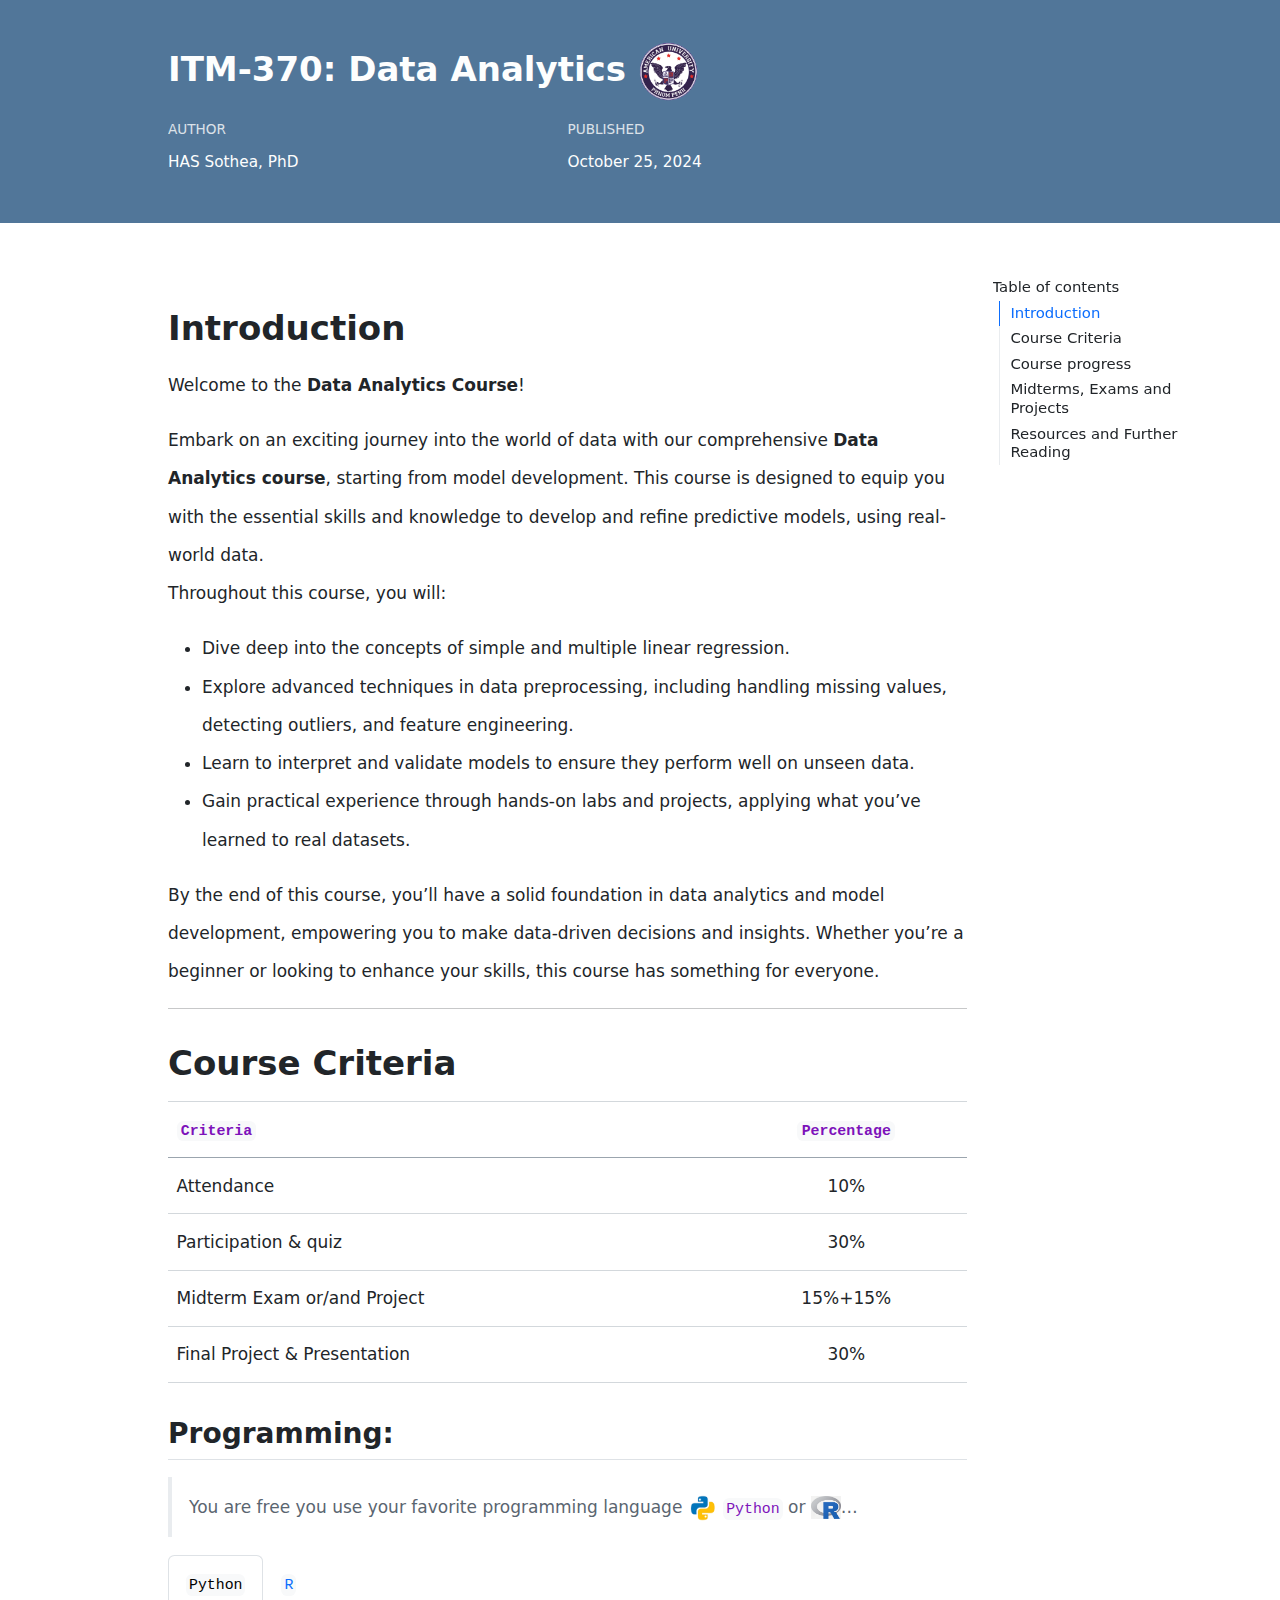
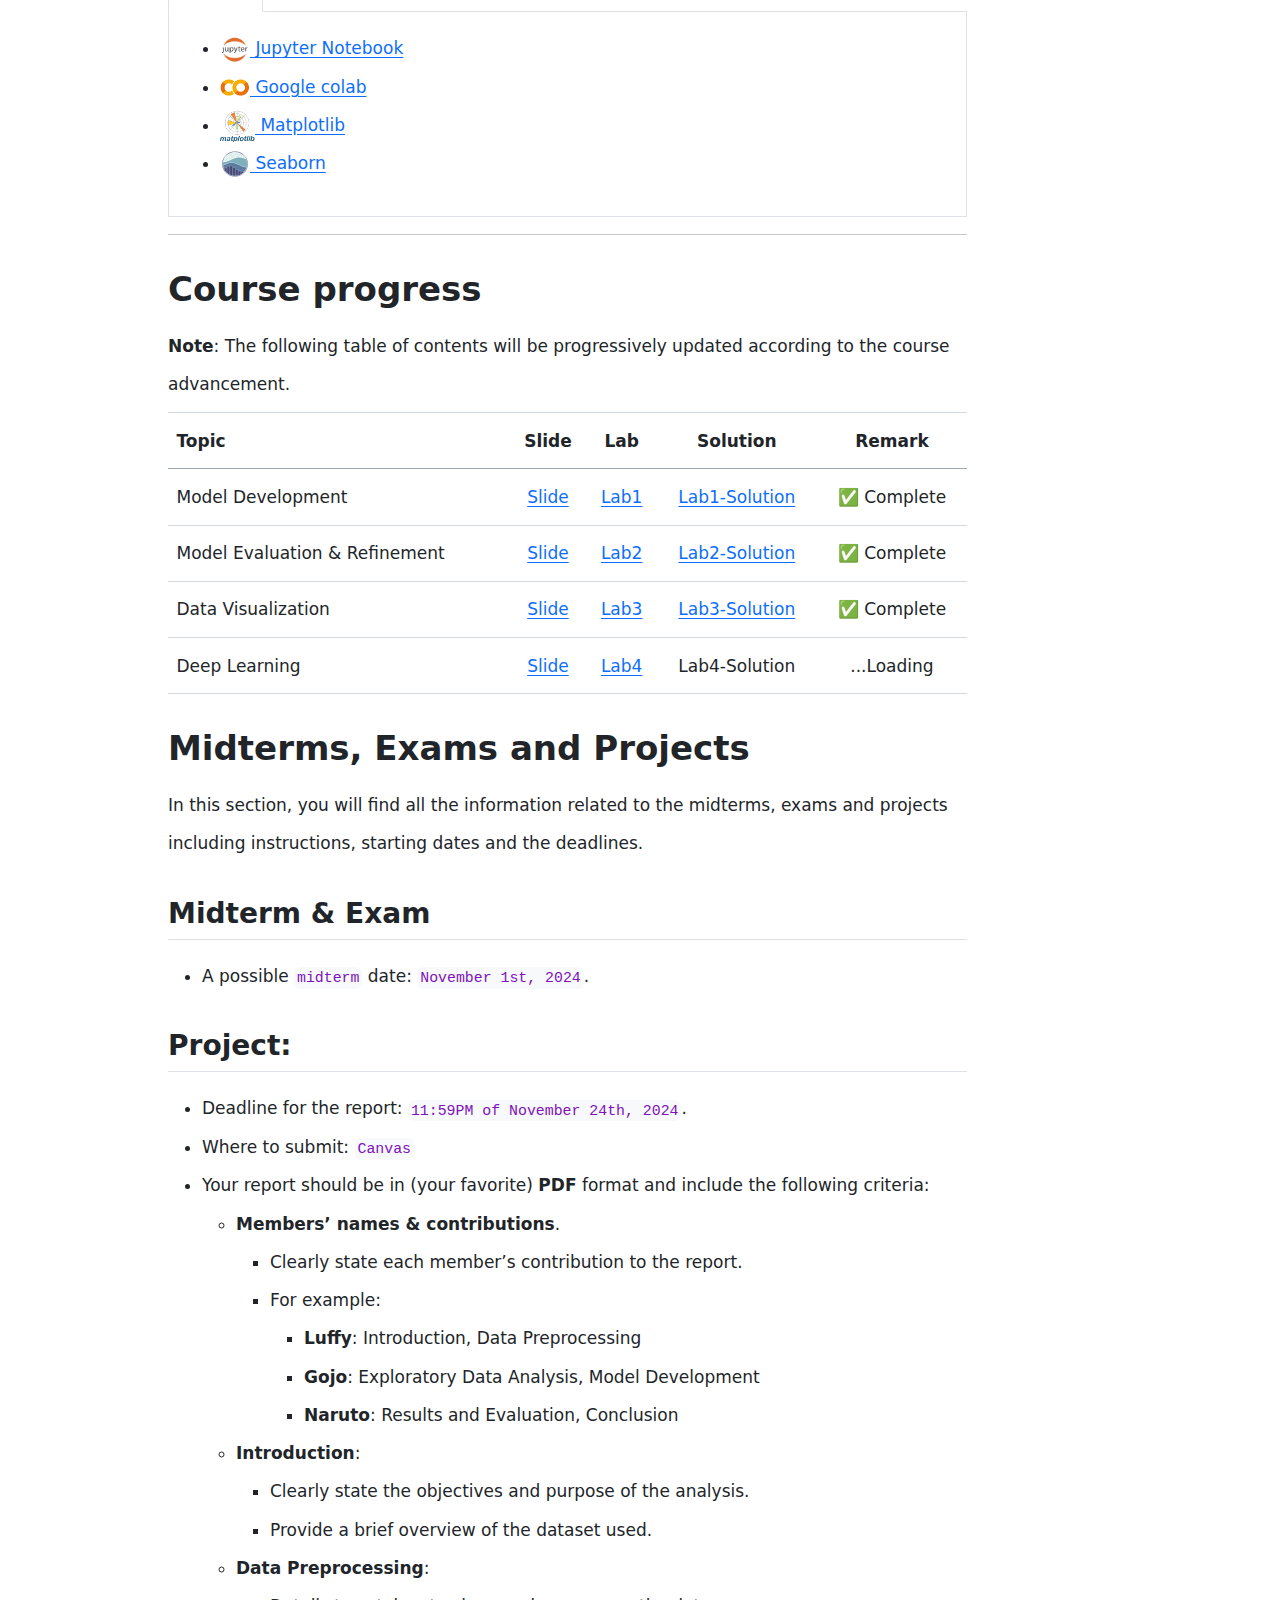
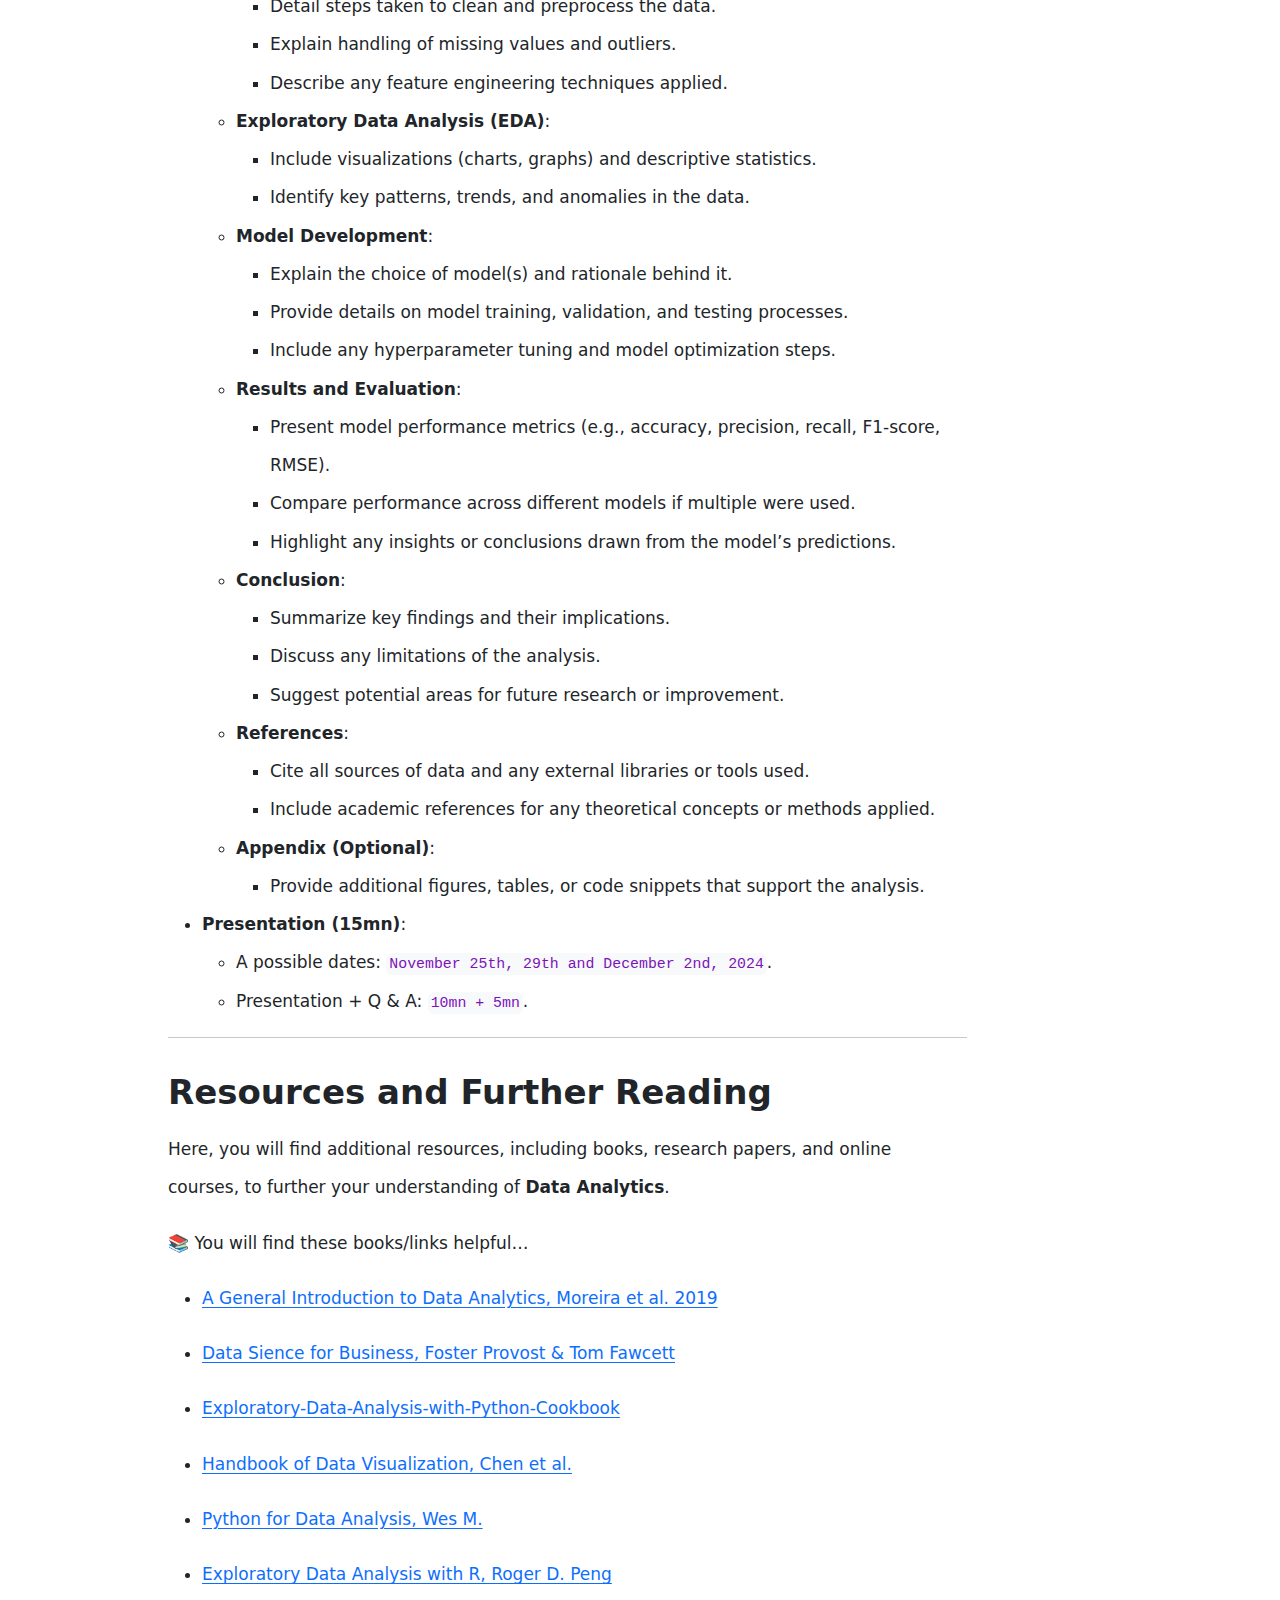
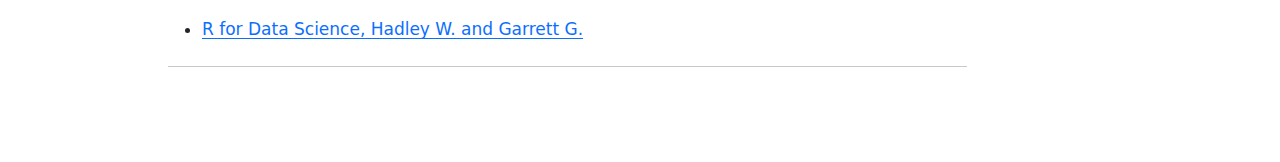
==== commit f978e6bc: "Update index.html" ====
--- a/index.html
+++ b/index.html
@@ -215,7 +215,7 @@
 <tr class="even">
 <td style="text-align: left;">Deep Learning</td>
 <td style="text-align: center;"><a href="https://hassothea.github.io/Data_Analytics_AUPP/slides/Deep_Learning.html" target="_blank">Slide</a></td>
-<td style="text-align: center;">Lab4</td> <!-- <a href="https://hassothea.github.io/Data_Analytics_AUPP/Labs/Lab_Deep_Learning.html" target="_blank">Lab2</a> -->
+<td style="text-align: center;"><a href="https://hassothea.github.io/Data_Analytics_AUPP/Labs/Lab_Deep_Learning.html" target="_blank">Lab4</a></td> <!-- <a href="https://hassothea.github.io/Data_Analytics_AUPP/Labs/Lab_Deep_Learning.html" target="_blank">Lab2</a> -->
 <td style="text-align: center;">Lab4-Solution</td>  <!-- <a href="https://hassothea.github.io/Data_Analytics_AUPP/Solutions/Lab_Deep_Learning_sol.html" target="_blank">Lab2-Solution</a> -->
 <td style="text-align: center;">...Loading</td>
 </tr>
